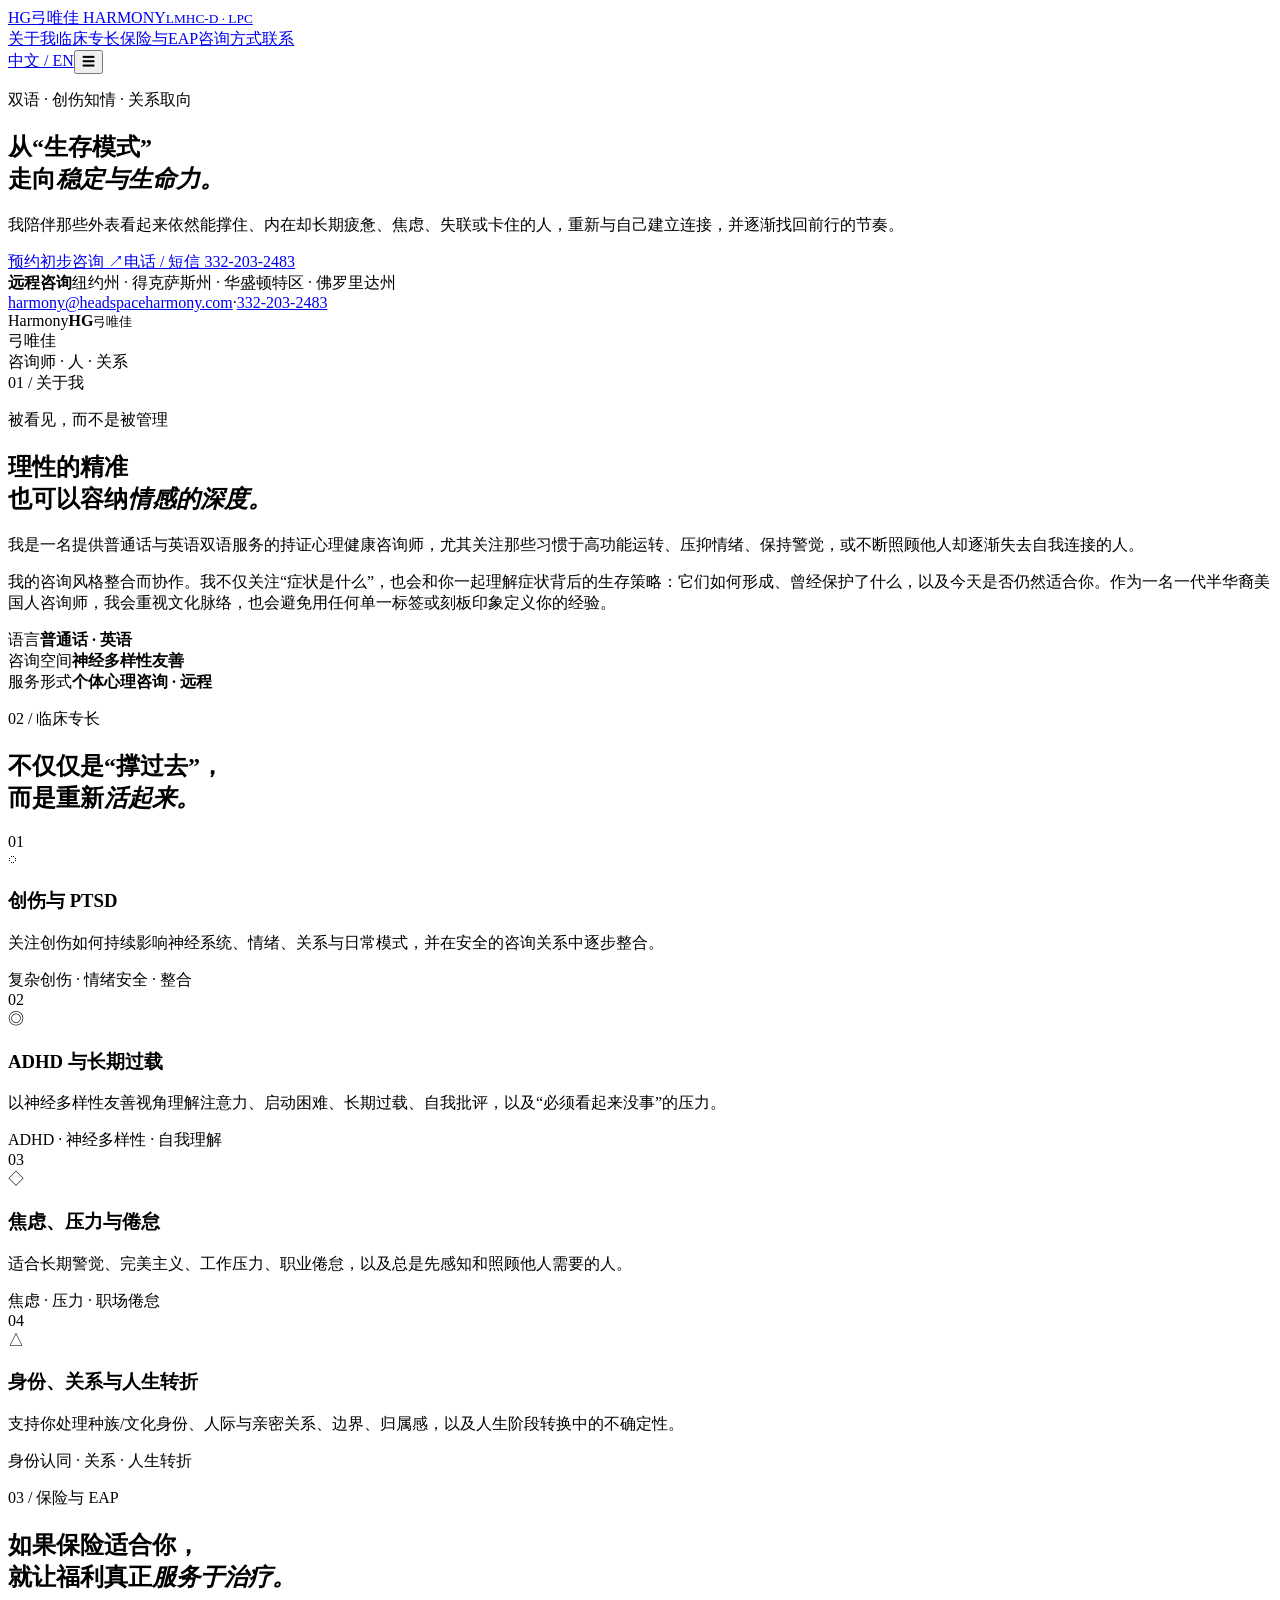
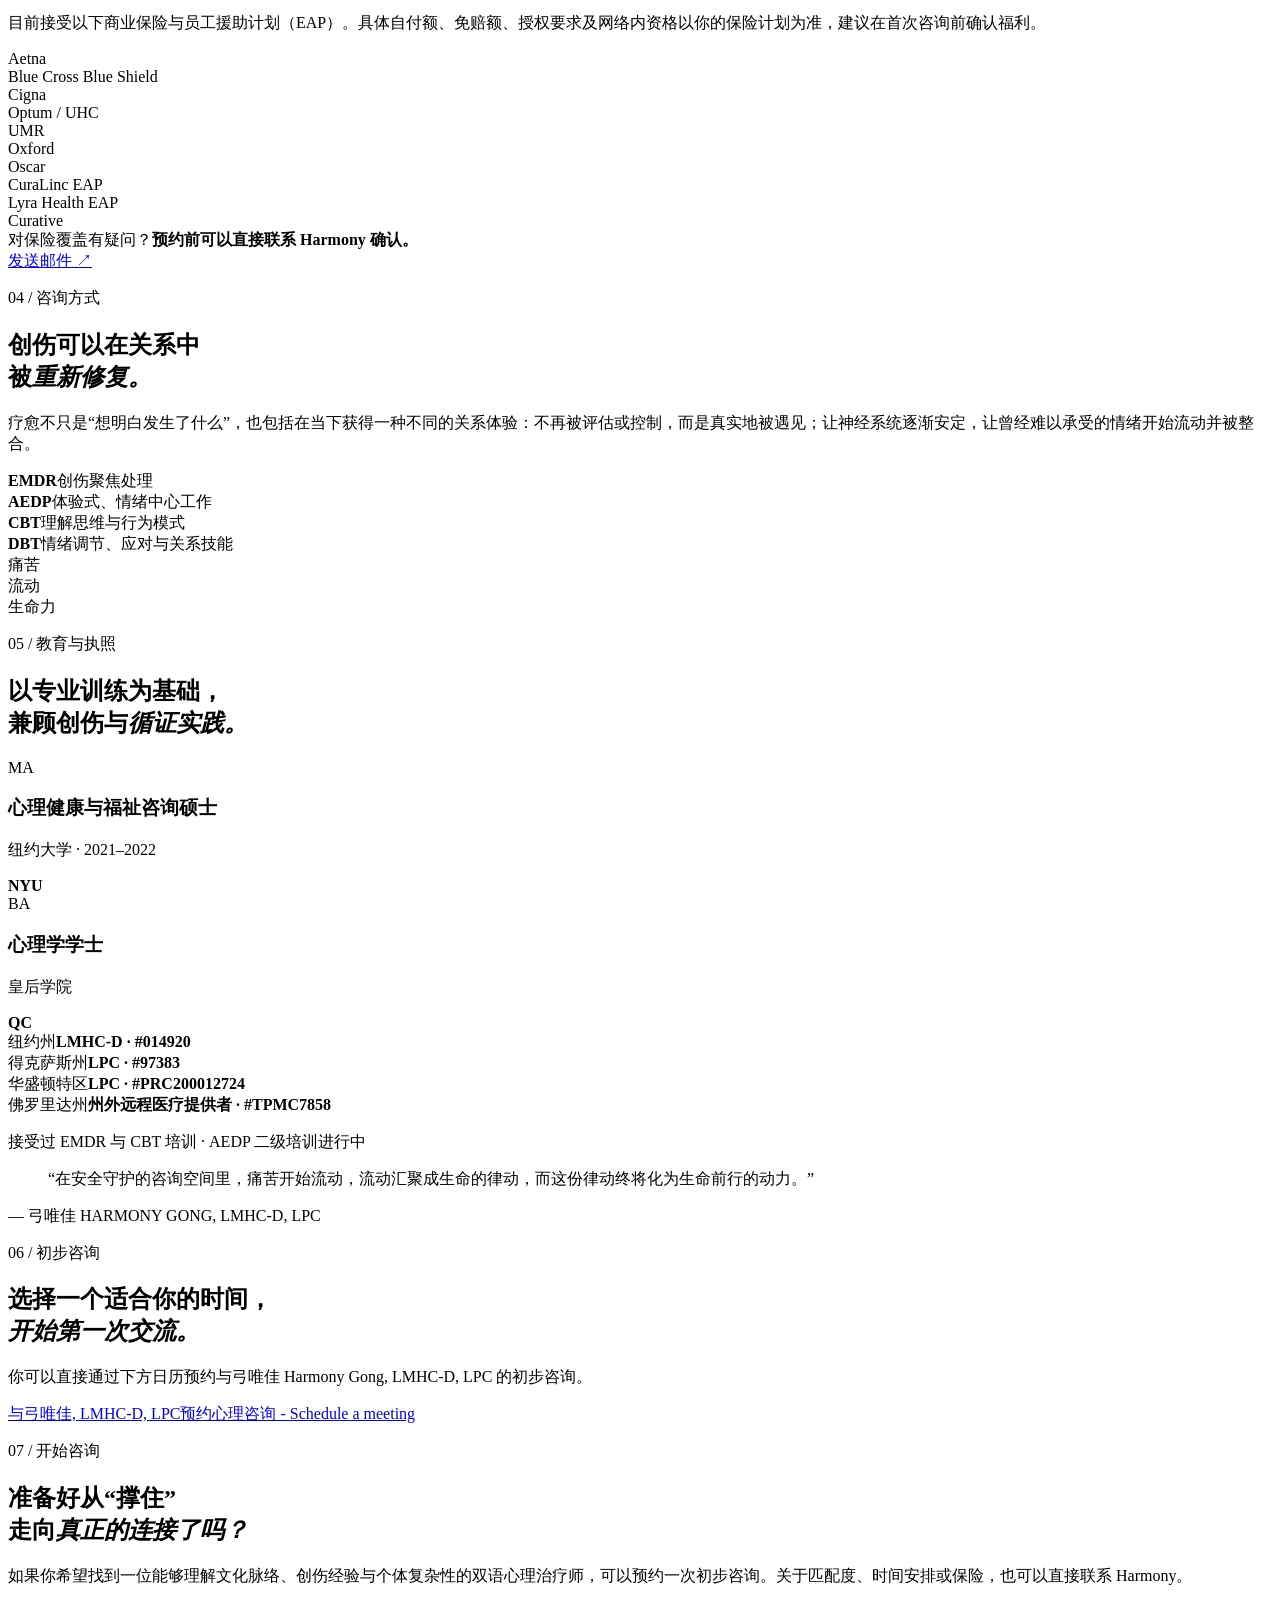
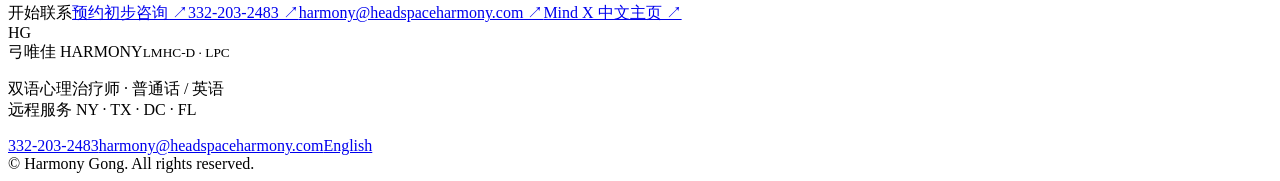
==== zh.html @ fdb3dc10 "Add Chinese client landing page with scheduler" ====
<!doctype html>
<html lang="zh-CN">
<head>
  <meta charset="utf-8">
  <meta name="viewport" content="width=device-width,initial-scale=1">
  <title>弓唯佳 Harmony Gong, LMHC-D, LPC | 双语心理治疗师</title>
  <meta name="description" content="弓唯佳 Harmony Gong, LMHC-D, LPC，提供普通话/英语双语、创伤知情与关系取向的远程心理治疗，关注焦虑、创伤、ADHD、职业倦怠、关系与人生转折，并接受多种商业保险及 EAP。">
  <meta name="theme-color" content="#07111f">
  <meta property="og:type" content="profile"><meta property="og:title" content="弓唯佳 Harmony Gong, LMHC-D, LPC"><meta property="og:description" content="从生存模式走向更稳定、更有连接感的生活。">
  <link rel="alternate" hreflang="en" href="index.html"><link rel="alternate" hreflang="zh-CN" href="zh.html"><link rel="stylesheet" href="style.css">
</head>
<body>
<div class="progress" aria-hidden="true"></div><div class="ambient" aria-hidden="true"></div>
<header class="nav" aria-label="主导航">
  <a class="brand" href="#top"><span class="monogram">HG</span><span>弓唯佳 HARMONY<small>LMHC-D · LPC</small></span></a>
  <nav><a href="#about">关于我</a><a href="#expertise">临床专长</a><a href="#insurance">保险与EAP</a><a href="#approach">咨询方式</a><a href="#contact">联系</a></nav>
  <a class="lang" href="index.html">中文 / EN</a><button class="menu" aria-label="打开菜单" aria-expanded="false">☰</button>
</header>
<div class="drawer" aria-hidden="true"></div>
<main id="top">
<section class="hero"><div class="hero-copy reveal"><p class="kicker"><span></span>双语 · 创伤知情 · 关系取向</p><h1>从“生存模式”<br>走向<em>稳定与生命力。</em></h1><p class="lede">我陪伴那些外表看起来依然能撑住、内在却长期疲惫、焦虑、失联或卡住的人，重新与自己建立连接，并逐渐找回前行的节奏。</p><div class="actions"><a class="btn primary" href="https://schedule.mindx.us/i/cEUHxzLh">预约初步咨询 ↗</a><a class="btn ghost" href="tel:+13322032483">电话 / 短信 332-203-2483</a></div><div class="availability"><b>远程咨询</b><span>纽约州 · 得克萨斯州 · 华盛顿特区 · 佛罗里达州</span></div><div class="hero-contact"><a href="mailto:harmony@headspaceharmony.com">harmony@headspaceharmony.com</a><span>·</span><a href="tel:+13322032483">332-203-2483</a></div></div><div class="portrait-stage reveal" aria-label="弓唯佳个人标识"><div class="orbit o1"></div><div class="orbit o2"></div><div class="orbit o3"></div><div class="portrait-card"><span class="portrait-name">Harmony</span><strong>HG</strong><small>弓唯佳</small></div><div class="signature zh-signature">弓唯佳</div><div class="portrait-caption">咨询师 · 人 · 关系</div></div></section>
<section id="about" class="section intro"><div class="section-tag reveal">01 / 关于我</div><div class="intro-copy reveal"><p class="eyebrow">被看见，而不是被管理</p><h2>理性的精准<br>也可以容纳<em>情感的深度。</em></h2><p class="big">我是一名提供普通话与英语双语服务的持证心理健康咨询师，尤其关注那些习惯于高功能运转、压抑情绪、保持警觉，或不断照顾他人却逐渐失去自我连接的人。</p><p>我的咨询风格整合而协作。我不仅关注“症状是什么”，也会和你一起理解症状背后的生存策略：它们如何形成、曾经保护了什么，以及今天是否仍然适合你。作为一名一代半华裔美国人咨询师，我会重视文化脉络，也会避免用任何单一标签或刻板印象定义你的经验。</p></div><div class="about-side reveal"><div class="glass"><span>语言</span><b>普通话 · 英语</b></div><div class="glass"><span>咨询空间</span><b>神经多样性友善</b></div><div class="glass"><span>服务形式</span><b>个体心理咨询 · 远程</b></div></div></section>
<section id="expertise" class="section expertise"><div class="section-head reveal"><p>02 / 临床专长</p><h2>不仅仅是“撑过去”，<br>而是重新<em>活起来。</em></h2></div><div class="cards"><article class="card reveal"><span>01</span><div class="icon">◌</div><h3>创伤与 PTSD</h3><p>关注创伤如何持续影响神经系统、情绪、关系与日常模式，并在安全的咨询关系中逐步整合。</p><div class="tags">复杂创伤 · 情绪安全 · 整合</div></article><article class="card reveal"><span>02</span><div class="icon">◎</div><h3>ADHD 与长期过载</h3><p>以神经多样性友善视角理解注意力、启动困难、长期过载、自我批评，以及“必须看起来没事”的压力。</p><div class="tags">ADHD · 神经多样性 · 自我理解</div></article><article class="card reveal"><span>03</span><div class="icon">◇</div><h3>焦虑、压力与倦怠</h3><p>适合长期警觉、完美主义、工作压力、职业倦怠，以及总是先感知和照顾他人需要的人。</p><div class="tags">焦虑 · 压力 · 职场倦怠</div></article><article class="card reveal"><span>04</span><div class="icon">△</div><h3>身份、关系与人生转折</h3><p>支持你处理种族/文化身份、人际与亲密关系、边界、归属感，以及人生阶段转换中的不确定性。</p><div class="tags">身份认同 · 关系 · 人生转折</div></article></div></section>
<section id="insurance" class="section insurance"><div class="section-head reveal"><p>03 / 保险与 EAP</p><h2>如果保险适合你，<br>就让福利真正<em>服务于治疗。</em></h2><p class="section-lede">目前接受以下商业保险与员工援助计划（EAP）。具体自付额、免赔额、授权要求及网络内资格以你的保险计划为准，建议在首次咨询前确认福利。</p></div><div class="insurance-grid reveal"><div class="insurance-chip">Aetna</div><div class="insurance-chip">Blue Cross Blue Shield</div><div class="insurance-chip">Cigna</div><div class="insurance-chip">Optum / UHC</div><div class="insurance-chip">UMR</div><div class="insurance-chip">Oxford</div><div class="insurance-chip">Oscar</div><div class="insurance-chip">CuraLinc EAP</div><div class="insurance-chip">Lyra Health EAP</div><div class="insurance-chip">Curative</div></div><div class="insurance-cta reveal"><div><span>对保险覆盖有疑问？</span><b>预约前可以直接联系 Harmony 确认。</b></div><a class="btn primary" href="mailto:harmony@headspaceharmony.com">发送邮件 ↗</a></div></section>
<section id="approach" class="section approach"><div class="approach-copy reveal"><p>04 / 咨询方式</p><h2>创伤可以在关系中<br>被<em>重新修复。</em></h2><p>疗愈不只是“想明白发生了什么”，也包括在当下获得一种不同的关系体验：不再被评估或控制，而是真实地被遇见；让神经系统逐渐安定，让曾经难以承受的情绪开始流动并被整合。</p></div><div class="approach-grid reveal"><div><b>EMDR</b><span>创伤聚焦处理</span></div><div><b>AEDP</b><span>体验式、情绪中心工作</span></div><div><b>CBT</b><span>理解思维与行为模式</span></div><div><b>DBT</b><span>情绪调节、应对与关系技能</span></div></div></section>
<section class="interlude" aria-label="核心表达"><div>痛苦</div><div class="outline">流动</div><div>生命力</div></section>
<section id="credentials" class="section credentials"><div class="section-head reveal"><p>05 / 教育与执照</p><h2>以专业训练为基础，<br>兼顾创伤与<em>循证实践。</em></h2></div><div class="degree-stack"><article class="degree reveal"><span>MA</span><div><h3>心理健康与福祉咨询硕士</h3><p>纽约大学 · 2021–2022</p></div><b>NYU</b></article><article class="degree reveal"><span>BA</span><div><h3>心理学学士</h3><p>皇后学院</p></div><b>QC</b></article></div><div class="licenses reveal"><div><span>纽约州</span><b>LMHC-D · #014920</b></div><div><span>得克萨斯州</span><b>LPC · #97383</b></div><div><span>华盛顿特区</span><b>LPC · #PRC200012724</b></div><div><span>佛罗里达州</span><b>州外远程医疗提供者 · #TPMC7858</b></div></div><p class="training-note reveal">接受过 EMDR 与 CBT 培训 · AEDP 二级培训进行中</p></section>
<section class="manifesto"><div class="orb"></div><blockquote class="reveal">“在安全守护的咨询空间里，痛苦开始流动，流动汇聚成生命的律动，而这份律动终将化为生命前行的动力。”</blockquote><span>— 弓唯佳 HARMONY GONG, LMHC-D, LPC</span></section>
<section id="schedule" class="section schedule-section"><div class="section-head reveal"><p>06 / 初步咨询</p><h2>选择一个适合你的时间，<br><em>开始第一次交流。</em></h2><p class="section-lede">你可以直接通过下方日历预约与弓唯佳 Harmony Gong, LMHC-D, LPC 的初步咨询。</p></div><div class="schedule-shell reveal"><script type="text/javascript" async src="https://static.zcal.co/embed/v1/embed.js"></script><div class="zcal-inline-widget"><a href="https://schedule.mindx.us/i/cEUHxzLh">与弓唯佳, LMHC-D, LPC预约心理咨询 - Schedule a meeting</a></div></div></section>
<section id="contact" class="section contact"><div class="contact-copy reveal"><p>07 / 开始咨询</p><h2>准备好从“撑住”<br>走向<em>真正的连接了吗？</em></h2><p>如果你希望找到一位能够理解文化脉络、创伤经验与个体复杂性的双语心理治疗师，可以预约一次初步咨询。关于匹配度、时间安排或保险，也可以直接联系 Harmony。</p></div><div class="contact-panel reveal"><span>开始联系</span><a class="contact-main" href="https://schedule.mindx.us/i/cEUHxzLh">预约初步咨询 ↗</a><a class="phone-link" href="tel:+13322032483">332-203-2483 ↗</a><a href="mailto:harmony@headspaceharmony.com">harmony@headspaceharmony.com ↗</a><a href="https://www.mindx.us/zh/weijia-gong">Mind X 中文主页 ↗</a></div></section>
</main>
<footer><div class="footer-brand"><span class="monogram">HG</span><div>弓唯佳 HARMONY<small>LMHC-D · LPC</small></div></div><p>双语心理治疗师 · 普通话 / 英语<br>远程服务 NY · TX · DC · FL</p><div><a href="tel:+13322032483">332-203-2483</a><a href="mailto:harmony@headspaceharmony.com">harmony@headspaceharmony.com</a><a href="index.html">English</a></div><span>© Harmony Gong. All rights reserved.</span></footer>
<script src="main.js"></script>
</body></html>
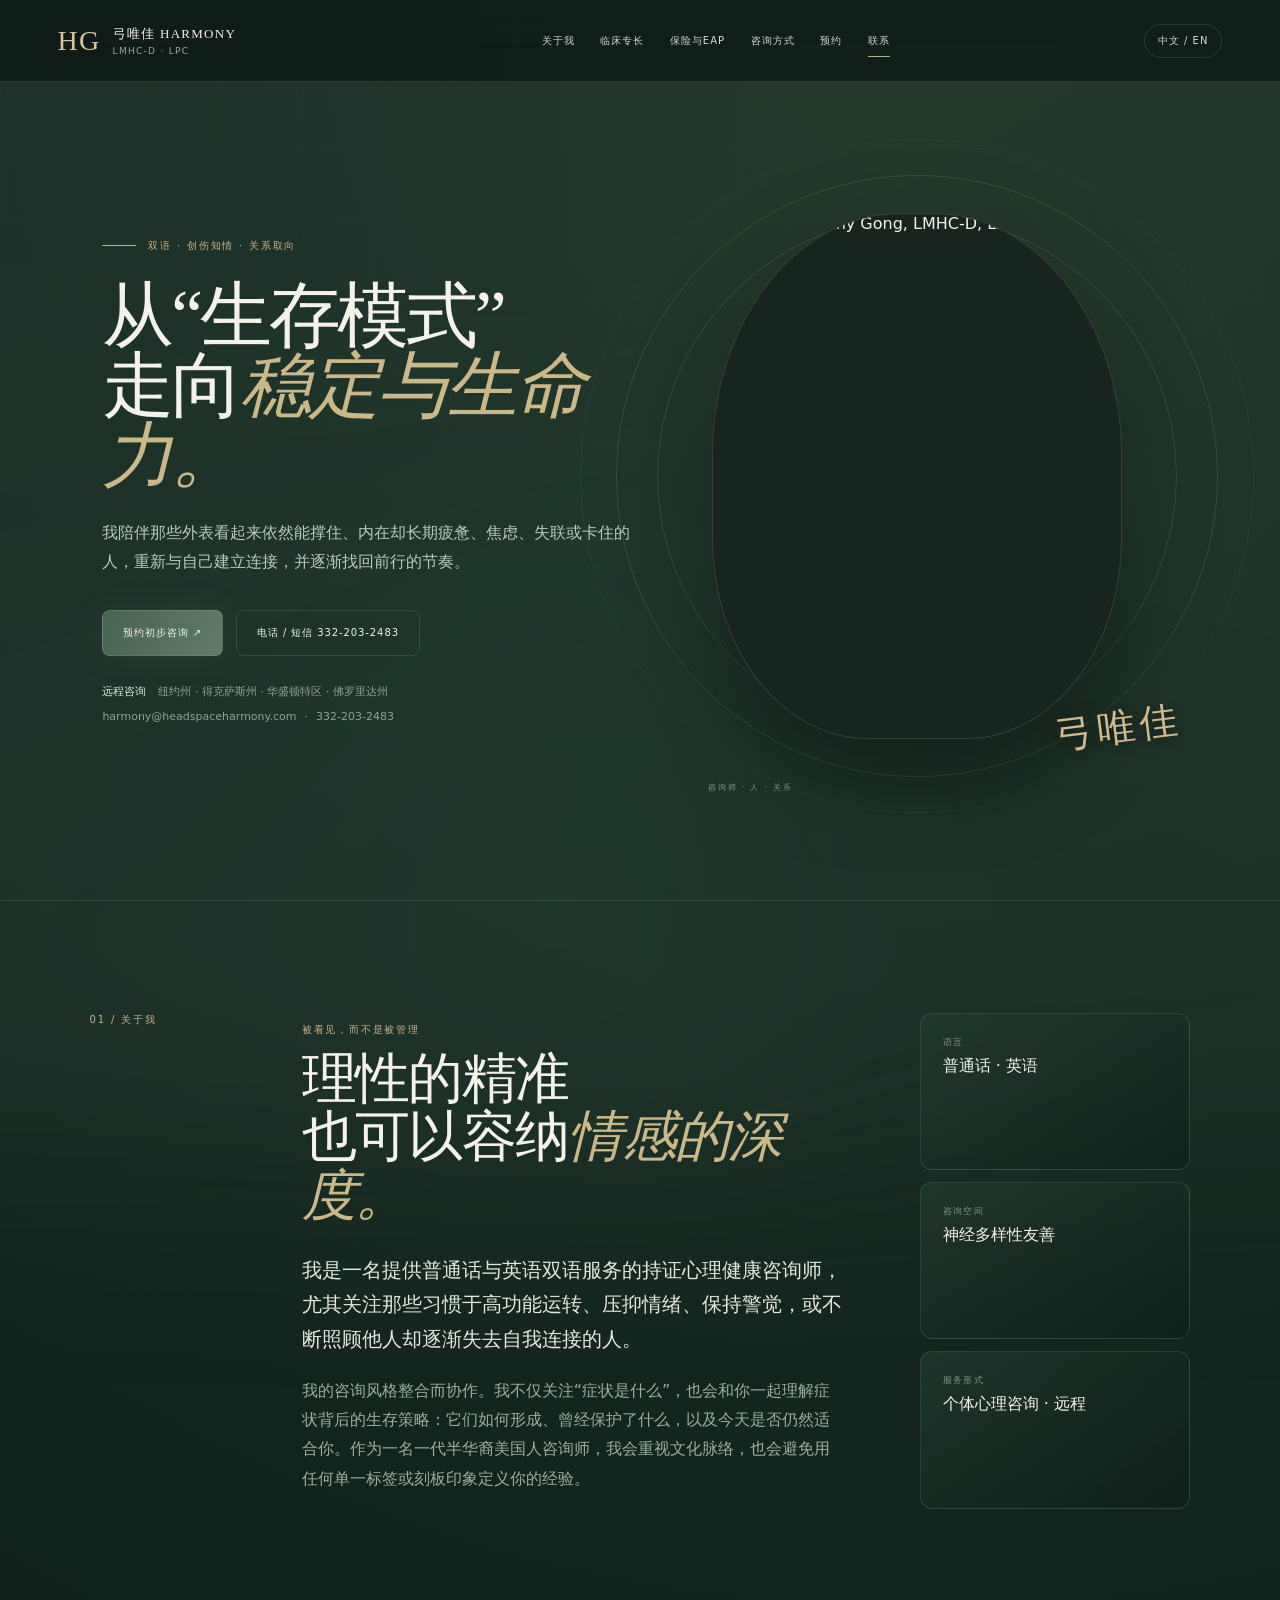
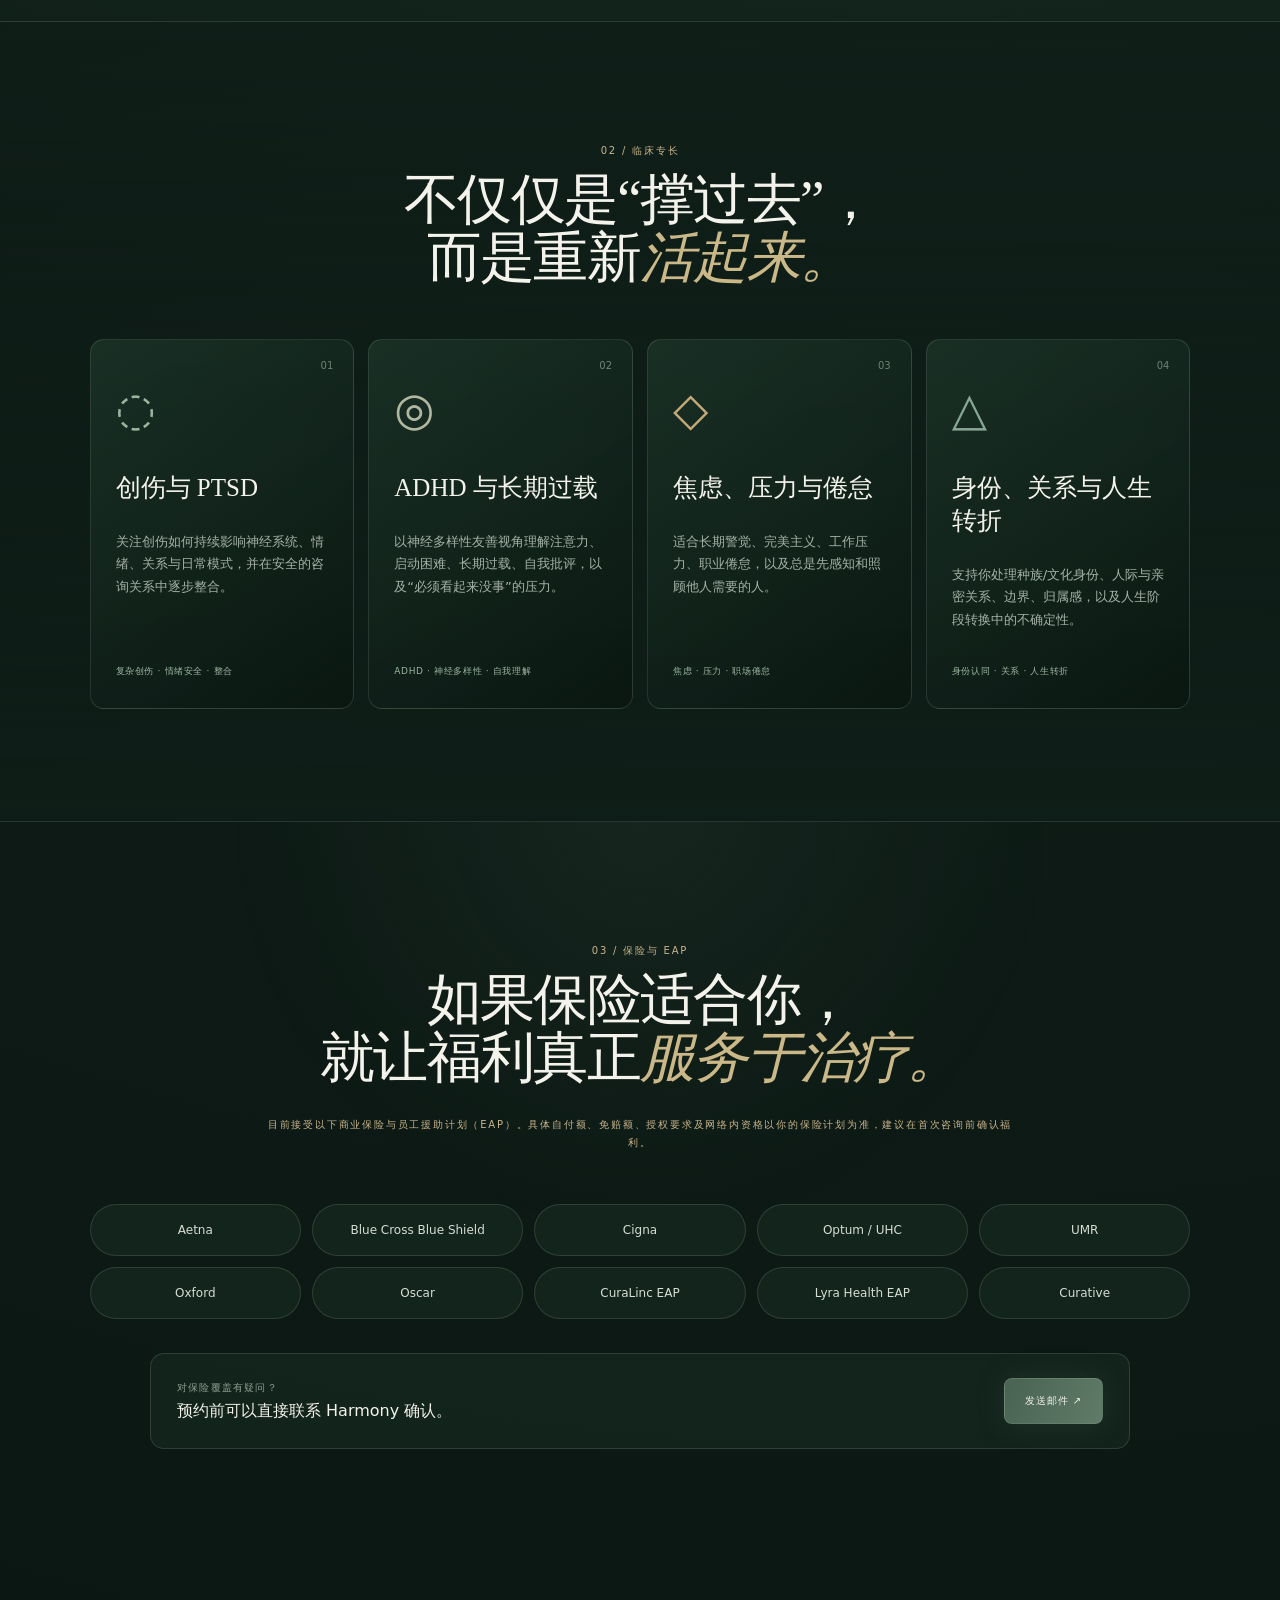
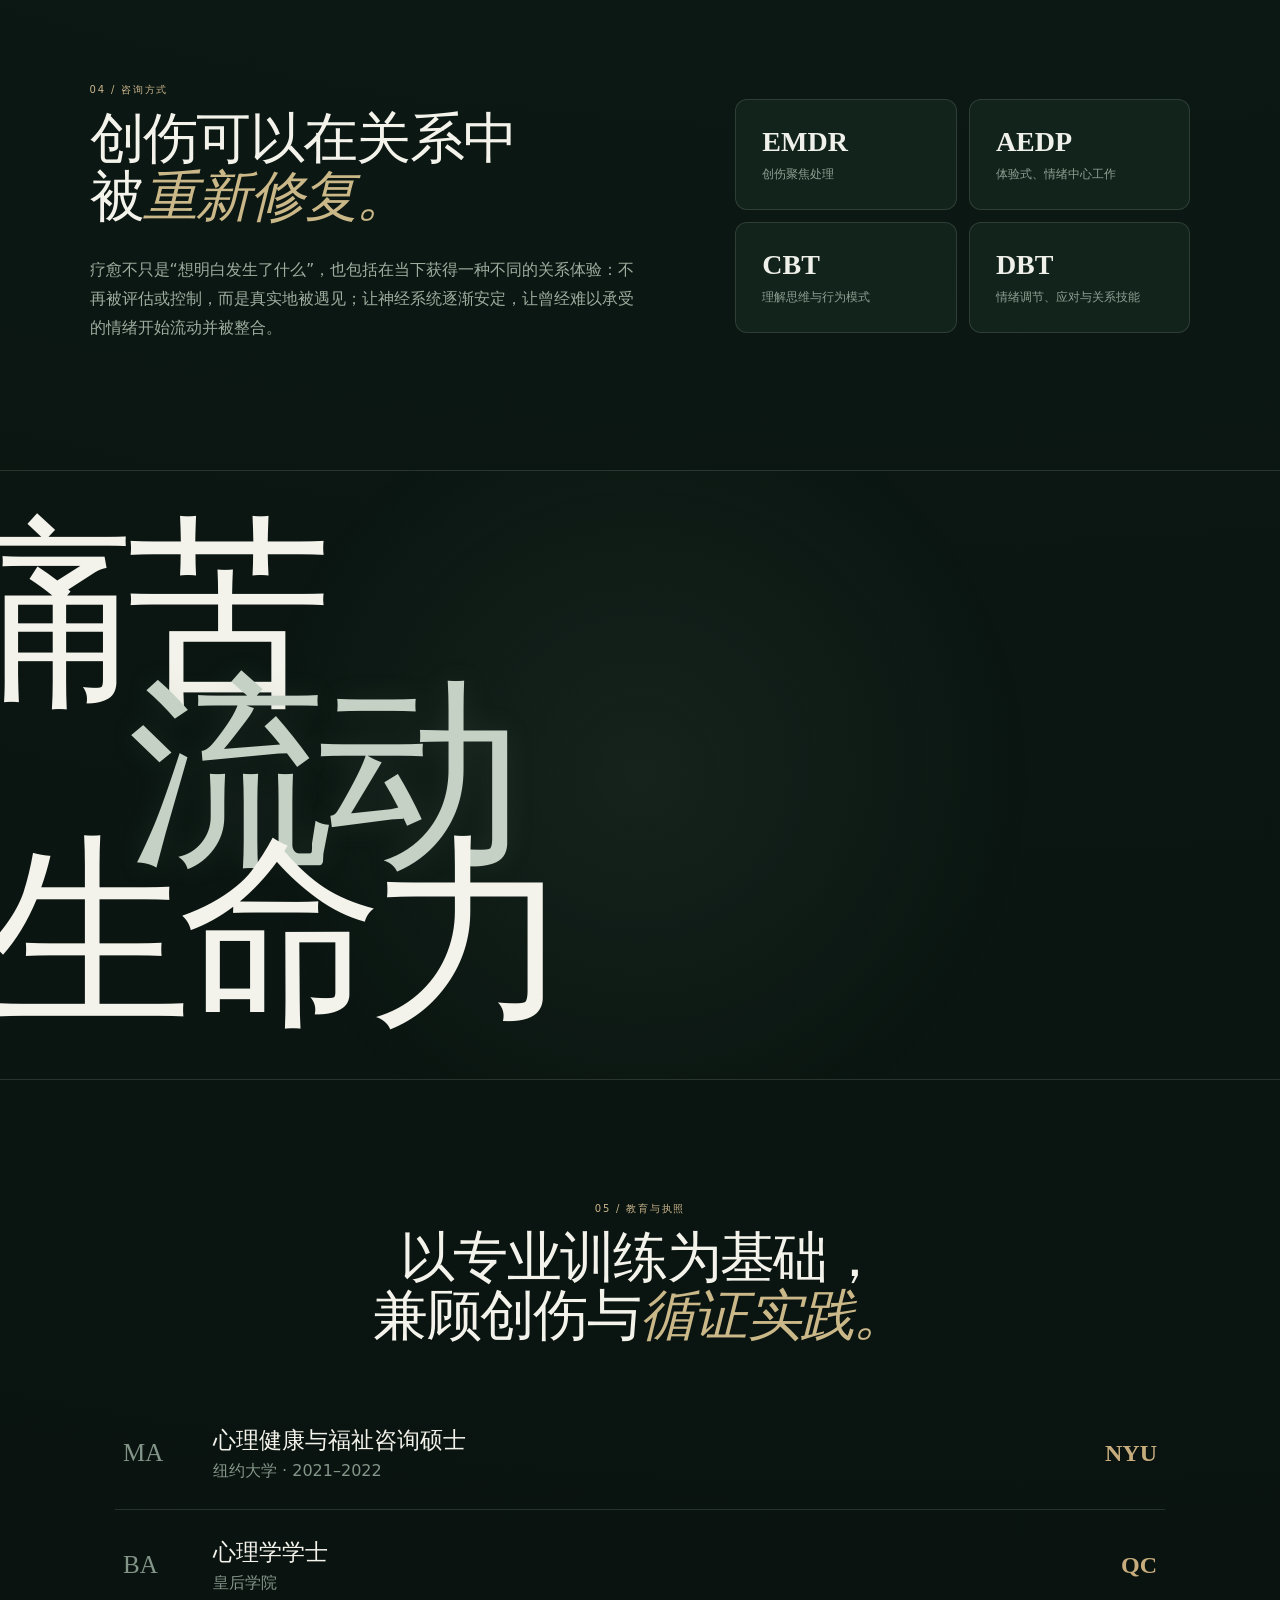
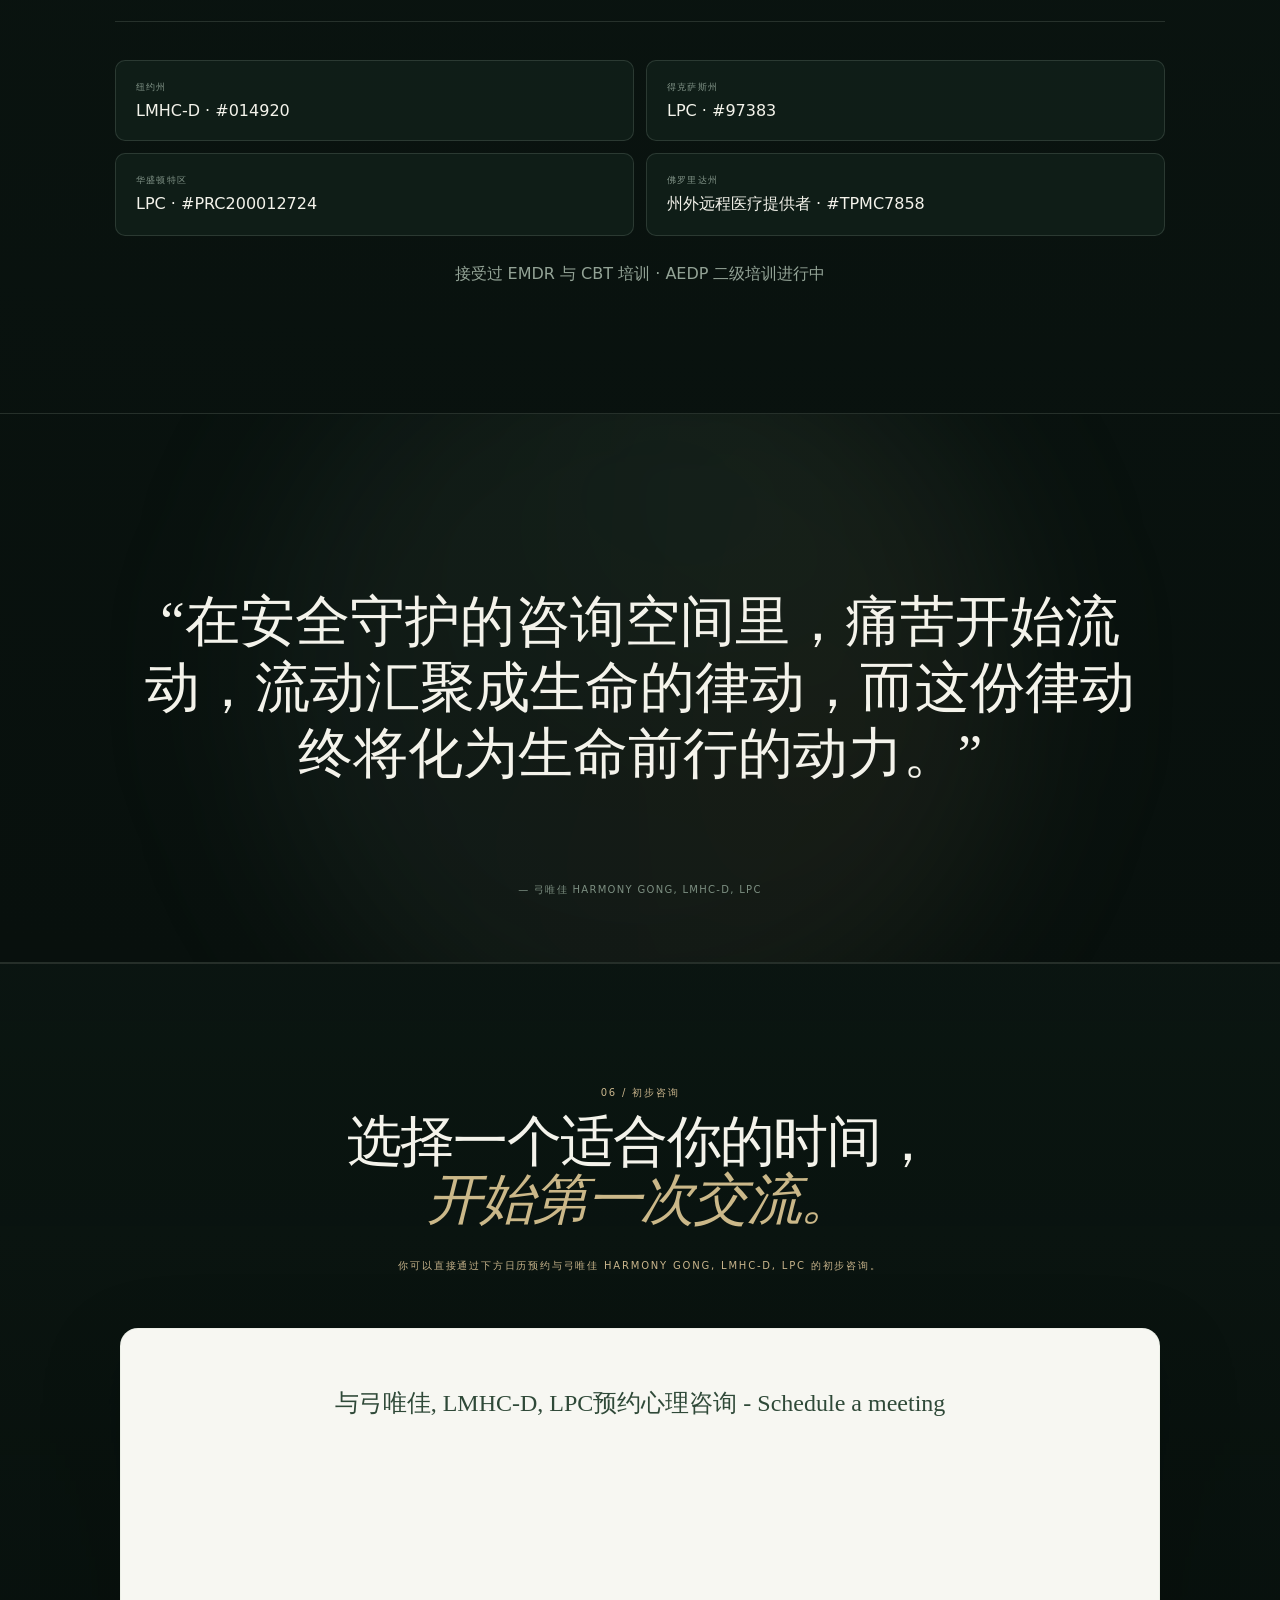
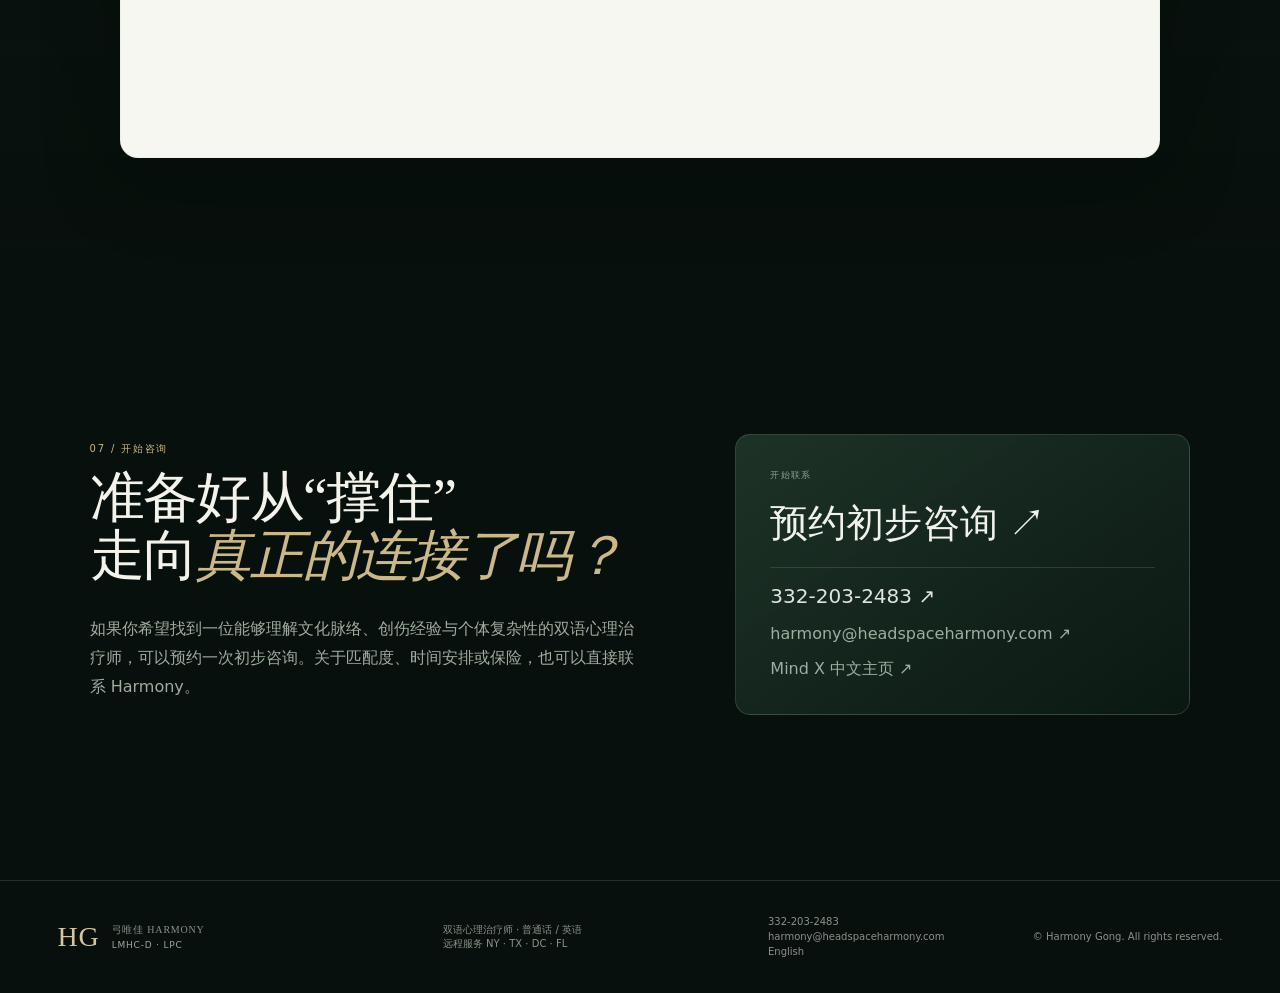
==== commit 6bef2be1: "Use HD portrait and refined green design on Chinese page" ====
--- a/zh.html
+++ b/zh.html
@@ -1,31 +1,25 @@
 <!doctype html>
 <html lang="zh-CN">
 <head>
-  <meta charset="utf-8">
-  <meta name="viewport" content="width=device-width,initial-scale=1">
+  <meta charset="utf-8"><meta name="viewport" content="width=device-width,initial-scale=1">
   <title>弓唯佳 Harmony Gong, LMHC-D, LPC | 双语心理治疗师</title>
   <meta name="description" content="弓唯佳 Harmony Gong, LMHC-D, LPC，提供普通话/英语双语、创伤知情与关系取向的远程心理治疗，关注焦虑、创伤、ADHD、职业倦怠、关系与人生转折，并接受多种商业保险及 EAP。">
-  <meta name="theme-color" content="#07111f">
-  <meta property="og:type" content="profile"><meta property="og:title" content="弓唯佳 Harmony Gong, LMHC-D, LPC"><meta property="og:description" content="从生存模式走向更稳定、更有连接感的生活。">
+  <meta name="theme-color" content="#0b1511"><meta property="og:type" content="profile"><meta property="og:title" content="弓唯佳 Harmony Gong, LMHC-D, LPC"><meta property="og:description" content="从生存模式走向更稳定、更有连接感的生活。"><meta property="og:image" content="assets/harmony-gong-profile-hd.jpg">
   <link rel="alternate" hreflang="en" href="index.html"><link rel="alternate" hreflang="zh-CN" href="zh.html"><link rel="stylesheet" href="style.css">
 </head>
 <body>
 <div class="progress" aria-hidden="true"></div><div class="ambient" aria-hidden="true"></div>
-<header class="nav" aria-label="主导航">
-  <a class="brand" href="#top"><span class="monogram">HG</span><span>弓唯佳 HARMONY<small>LMHC-D · LPC</small></span></a>
-  <nav><a href="#about">关于我</a><a href="#expertise">临床专长</a><a href="#insurance">保险与EAP</a><a href="#approach">咨询方式</a><a href="#contact">联系</a></nav>
-  <a class="lang" href="index.html">中文 / EN</a><button class="menu" aria-label="打开菜单" aria-expanded="false">☰</button>
-</header>
+<header class="nav" aria-label="主导航"><a class="brand" href="#top"><span class="monogram">HG</span><span>弓唯佳 HARMONY<small>LMHC-D · LPC</small></span></a><nav><a href="#about">关于我</a><a href="#expertise">临床专长</a><a href="#insurance">保险与EAP</a><a href="#approach">咨询方式</a><a href="#schedule">预约</a><a href="#contact">联系</a></nav><a class="lang" href="index.html">中文 / EN</a><button class="menu" type="button" aria-label="打开菜单" aria-expanded="false">☰</button></header>
 <div class="drawer" aria-hidden="true"></div>
 <main id="top">
-<section class="hero"><div class="hero-copy reveal"><p class="kicker"><span></span>双语 · 创伤知情 · 关系取向</p><h1>从“生存模式”<br>走向<em>稳定与生命力。</em></h1><p class="lede">我陪伴那些外表看起来依然能撑住、内在却长期疲惫、焦虑、失联或卡住的人，重新与自己建立连接，并逐渐找回前行的节奏。</p><div class="actions"><a class="btn primary" href="https://schedule.mindx.us/i/cEUHxzLh">预约初步咨询 ↗</a><a class="btn ghost" href="tel:+13322032483">电话 / 短信 332-203-2483</a></div><div class="availability"><b>远程咨询</b><span>纽约州 · 得克萨斯州 · 华盛顿特区 · 佛罗里达州</span></div><div class="hero-contact"><a href="mailto:harmony@headspaceharmony.com">harmony@headspaceharmony.com</a><span>·</span><a href="tel:+13322032483">332-203-2483</a></div></div><div class="portrait-stage reveal" aria-label="弓唯佳个人标识"><div class="orbit o1"></div><div class="orbit o2"></div><div class="orbit o3"></div><div class="portrait-card"><span class="portrait-name">Harmony</span><strong>HG</strong><small>弓唯佳</small></div><div class="signature zh-signature">弓唯佳</div><div class="portrait-caption">咨询师 · 人 · 关系</div></div></section>
+<section class="hero"><div class="hero-copy reveal"><p class="kicker"><span></span>双语 · 创伤知情 · 关系取向</p><h1>从“生存模式”<br>走向<em>稳定与生命力。</em></h1><p class="lede">我陪伴那些外表看起来依然能撑住、内在却长期疲惫、焦虑、失联或卡住的人，重新与自己建立连接，并逐渐找回前行的节奏。</p><div class="actions"><a class="btn primary" href="https://schedule.mindx.us/i/cEUHxzLh">预约初步咨询 ↗</a><a class="btn ghost" href="tel:+13322032483">电话 / 短信 332-203-2483</a></div><div class="availability"><b>远程咨询</b><span>纽约州 · 得克萨斯州 · 华盛顿特区 · 佛罗里达州</span></div><div class="hero-contact"><a href="mailto:harmony@headspaceharmony.com">harmony@headspaceharmony.com</a><span>·</span><a href="tel:+13322032483">332-203-2483</a></div></div><div class="portrait-stage reveal"><div class="orbit o1" aria-hidden="true"></div><div class="orbit o2" aria-hidden="true"></div><div class="orbit o3" aria-hidden="true"></div><div class="portrait-card"><img src="assets/harmony-gong-profile-hd.jpg" width="1280" height="1707" alt="弓唯佳 Harmony Gong, LMHC-D, LPC" decoding="async" fetchpriority="high"></div><div class="signature zh-signature">弓唯佳</div><div class="portrait-caption">咨询师 · 人 · 关系</div></div></section>
 <section id="about" class="section intro"><div class="section-tag reveal">01 / 关于我</div><div class="intro-copy reveal"><p class="eyebrow">被看见，而不是被管理</p><h2>理性的精准<br>也可以容纳<em>情感的深度。</em></h2><p class="big">我是一名提供普通话与英语双语服务的持证心理健康咨询师，尤其关注那些习惯于高功能运转、压抑情绪、保持警觉，或不断照顾他人却逐渐失去自我连接的人。</p><p>我的咨询风格整合而协作。我不仅关注“症状是什么”，也会和你一起理解症状背后的生存策略：它们如何形成、曾经保护了什么，以及今天是否仍然适合你。作为一名一代半华裔美国人咨询师，我会重视文化脉络，也会避免用任何单一标签或刻板印象定义你的经验。</p></div><div class="about-side reveal"><div class="glass"><span>语言</span><b>普通话 · 英语</b></div><div class="glass"><span>咨询空间</span><b>神经多样性友善</b></div><div class="glass"><span>服务形式</span><b>个体心理咨询 · 远程</b></div></div></section>
 <section id="expertise" class="section expertise"><div class="section-head reveal"><p>02 / 临床专长</p><h2>不仅仅是“撑过去”，<br>而是重新<em>活起来。</em></h2></div><div class="cards"><article class="card reveal"><span>01</span><div class="icon">◌</div><h3>创伤与 PTSD</h3><p>关注创伤如何持续影响神经系统、情绪、关系与日常模式，并在安全的咨询关系中逐步整合。</p><div class="tags">复杂创伤 · 情绪安全 · 整合</div></article><article class="card reveal"><span>02</span><div class="icon">◎</div><h3>ADHD 与长期过载</h3><p>以神经多样性友善视角理解注意力、启动困难、长期过载、自我批评，以及“必须看起来没事”的压力。</p><div class="tags">ADHD · 神经多样性 · 自我理解</div></article><article class="card reveal"><span>03</span><div class="icon">◇</div><h3>焦虑、压力与倦怠</h3><p>适合长期警觉、完美主义、工作压力、职业倦怠，以及总是先感知和照顾他人需要的人。</p><div class="tags">焦虑 · 压力 · 职场倦怠</div></article><article class="card reveal"><span>04</span><div class="icon">△</div><h3>身份、关系与人生转折</h3><p>支持你处理种族/文化身份、人际与亲密关系、边界、归属感，以及人生阶段转换中的不确定性。</p><div class="tags">身份认同 · 关系 · 人生转折</div></article></div></section>
 <section id="insurance" class="section insurance"><div class="section-head reveal"><p>03 / 保险与 EAP</p><h2>如果保险适合你，<br>就让福利真正<em>服务于治疗。</em></h2><p class="section-lede">目前接受以下商业保险与员工援助计划（EAP）。具体自付额、免赔额、授权要求及网络内资格以你的保险计划为准，建议在首次咨询前确认福利。</p></div><div class="insurance-grid reveal"><div class="insurance-chip">Aetna</div><div class="insurance-chip">Blue Cross Blue Shield</div><div class="insurance-chip">Cigna</div><div class="insurance-chip">Optum / UHC</div><div class="insurance-chip">UMR</div><div class="insurance-chip">Oxford</div><div class="insurance-chip">Oscar</div><div class="insurance-chip">CuraLinc EAP</div><div class="insurance-chip">Lyra Health EAP</div><div class="insurance-chip">Curative</div></div><div class="insurance-cta reveal"><div><span>对保险覆盖有疑问？</span><b>预约前可以直接联系 Harmony 确认。</b></div><a class="btn primary" href="mailto:harmony@headspaceharmony.com">发送邮件 ↗</a></div></section>
 <section id="approach" class="section approach"><div class="approach-copy reveal"><p>04 / 咨询方式</p><h2>创伤可以在关系中<br>被<em>重新修复。</em></h2><p>疗愈不只是“想明白发生了什么”，也包括在当下获得一种不同的关系体验：不再被评估或控制，而是真实地被遇见；让神经系统逐渐安定，让曾经难以承受的情绪开始流动并被整合。</p></div><div class="approach-grid reveal"><div><b>EMDR</b><span>创伤聚焦处理</span></div><div><b>AEDP</b><span>体验式、情绪中心工作</span></div><div><b>CBT</b><span>理解思维与行为模式</span></div><div><b>DBT</b><span>情绪调节、应对与关系技能</span></div></div></section>
 <section class="interlude" aria-label="核心表达"><div>痛苦</div><div class="outline">流动</div><div>生命力</div></section>
 <section id="credentials" class="section credentials"><div class="section-head reveal"><p>05 / 教育与执照</p><h2>以专业训练为基础，<br>兼顾创伤与<em>循证实践。</em></h2></div><div class="degree-stack"><article class="degree reveal"><span>MA</span><div><h3>心理健康与福祉咨询硕士</h3><p>纽约大学 · 2021–2022</p></div><b>NYU</b></article><article class="degree reveal"><span>BA</span><div><h3>心理学学士</h3><p>皇后学院</p></div><b>QC</b></article></div><div class="licenses reveal"><div><span>纽约州</span><b>LMHC-D · #014920</b></div><div><span>得克萨斯州</span><b>LPC · #97383</b></div><div><span>华盛顿特区</span><b>LPC · #PRC200012724</b></div><div><span>佛罗里达州</span><b>州外远程医疗提供者 · #TPMC7858</b></div></div><p class="training-note reveal">接受过 EMDR 与 CBT 培训 · AEDP 二级培训进行中</p></section>
-<section class="manifesto"><div class="orb"></div><blockquote class="reveal">“在安全守护的咨询空间里，痛苦开始流动，流动汇聚成生命的律动，而这份律动终将化为生命前行的动力。”</blockquote><span>— 弓唯佳 HARMONY GONG, LMHC-D, LPC</span></section>
+<section class="manifesto"><div class="orb" aria-hidden="true"></div><blockquote class="reveal">“在安全守护的咨询空间里，痛苦开始流动，流动汇聚成生命的律动，而这份律动终将化为生命前行的动力。”</blockquote><span>— 弓唯佳 HARMONY GONG, LMHC-D, LPC</span></section>
 <section id="schedule" class="section schedule-section"><div class="section-head reveal"><p>06 / 初步咨询</p><h2>选择一个适合你的时间，<br><em>开始第一次交流。</em></h2><p class="section-lede">你可以直接通过下方日历预约与弓唯佳 Harmony Gong, LMHC-D, LPC 的初步咨询。</p></div><div class="schedule-shell reveal"><script type="text/javascript" async src="https://static.zcal.co/embed/v1/embed.js"></script><div class="zcal-inline-widget"><a href="https://schedule.mindx.us/i/cEUHxzLh">与弓唯佳, LMHC-D, LPC预约心理咨询 - Schedule a meeting</a></div></div></section>
 <section id="contact" class="section contact"><div class="contact-copy reveal"><p>07 / 开始咨询</p><h2>准备好从“撑住”<br>走向<em>真正的连接了吗？</em></h2><p>如果你希望找到一位能够理解文化脉络、创伤经验与个体复杂性的双语心理治疗师，可以预约一次初步咨询。关于匹配度、时间安排或保险，也可以直接联系 Harmony。</p></div><div class="contact-panel reveal"><span>开始联系</span><a class="contact-main" href="https://schedule.mindx.us/i/cEUHxzLh">预约初步咨询 ↗</a><a class="phone-link" href="tel:+13322032483">332-203-2483 ↗</a><a href="mailto:harmony@headspaceharmony.com">harmony@headspaceharmony.com ↗</a><a href="https://www.mindx.us/zh/weijia-gong">Mind X 中文主页 ↗</a></div></section>
 </main>
--- a/style.css
+++ b/style.css
@@ -0,0 +1,25 @@
+:root{
+  --bg:#0b1511;--bg2:#101e18;--panel:rgba(20,36,29,.78);--panel2:rgba(26,46,37,.64);
+  --line:rgba(184,202,184,.17);--text:#f4f3eb;--muted:#a8b5aa;--sage:#9db29f;--sage2:#77927f;
+  --moss:#587261;--cream:#e9e6d9;--gold:#c4aa78;--shadow:rgba(0,0,0,.42);
+  --serif:Georgia,'Times New Roman',serif;--sans:Inter,ui-sans-serif,system-ui,-apple-system,'Segoe UI','Noto Sans SC','PingFang SC','Microsoft YaHei',sans-serif;
+}
+*{box-sizing:border-box}html{scroll-behavior:smooth;scroll-padding-top:88px}body{margin:0;background:radial-gradient(circle at 72% 0,#1b3428 0,#0d1a15 34%,#08100d 78%);color:var(--text);font-family:var(--sans);overflow-x:hidden}a{color:inherit;text-decoration:none}button{font:inherit;color:inherit}.ambient{position:fixed;inset:-30%;z-index:-2;background:conic-gradient(from 170deg,rgba(90,124,101,.16),rgba(157,178,159,.05),rgba(196,170,120,.06),rgba(69,98,79,.12));filter:blur(110px);animation:drift 22s ease-in-out infinite alternate}.progress{position:fixed;z-index:120;left:0;top:0;height:2px;width:0;background:linear-gradient(90deg,var(--gold),var(--sage),#d8dfd4);box-shadow:0 0 16px rgba(157,178,159,.35)}
+.nav{height:82px;position:fixed;z-index:100;inset:0 0 auto;display:flex;align-items:center;padding:0 4.5vw;border-bottom:1px solid var(--line);background:rgba(8,16,13,.62);backdrop-filter:blur(18px);transition:.3s}.nav.scrolled{height:68px;background:rgba(8,16,13,.92)}.brand,.footer-brand{display:flex;align-items:center;gap:12px;letter-spacing:.08em;font-family:var(--serif)}.brand{min-width:230px}.monogram{font-size:28px;color:#d7c59f}.brand>span:last-child{font-size:13px}.brand small,.footer-brand small{display:block;font-family:var(--sans);font-size:9px;color:#9aa99d;margin-top:3px}.nav nav{display:flex;gap:2vw;margin:auto}.nav nav a,.lang{font-size:10px;letter-spacing:.1em;text-transform:uppercase;color:#d3dad2}.nav nav a{position:relative}.nav nav a:after{content:"";position:absolute;left:0;right:100%;bottom:-9px;height:1px;background:linear-gradient(90deg,var(--gold),var(--sage));transition:.35s}.nav nav a:hover:after,.nav nav a.active:after{right:0}.lang{border:1px solid var(--line);padding:9px 13px;border-radius:22px}.menu{display:none;margin-left:9px;width:40px;height:40px;border-radius:50%;border:1px solid var(--line);background:transparent}.drawer{display:none}
+.hero{min-height:100vh;display:grid;grid-template-columns:1.03fr .97fr;align-items:center;padding:128px 8vw 76px;position:relative;overflow:hidden}.hero:before{content:"";position:absolute;inset:0;background-image:linear-gradient(rgba(157,178,159,.025) 1px,transparent 1px),linear-gradient(90deg,rgba(157,178,159,.025) 1px,transparent 1px);background-size:74px 74px;mask-image:linear-gradient(to bottom,#000,transparent 82%)}.hero-copy{position:relative;z-index:3;max-width:720px}.kicker,.eyebrow,.section-tag,.section-head>p,.approach-copy>p:first-child,.contact-copy>p:first-child{font-size:10px;letter-spacing:.18em;color:#c9b58c;text-transform:uppercase}.kicker span{display:inline-block;width:34px;height:1px;background:var(--gold);margin-right:12px;vertical-align:middle}.hero h1,.section h2,.manifesto blockquote{font-family:var(--serif);font-weight:500}.hero h1{font-size:clamp(54px,5.6vw,92px);line-height:.98;letter-spacing:-.045em;margin:28px 0}.hero h1 em,.section h2 em{font-style:italic;color:#cbb889}.lede{color:#bdc8be;line-height:1.78;font-size:16px;max-width:620px}.actions{display:flex;gap:13px;margin-top:34px;flex-wrap:wrap}.btn{display:inline-flex;align-items:center;justify-content:center;padding:15px 20px;border:1px solid var(--line);border-radius:8px;font-size:10px;letter-spacing:.09em;transition:.3s}.btn:hover{transform:translateY(-2px);border-color:rgba(202,217,204,.38)}.btn.primary{background:linear-gradient(115deg,#486352,#607b67);box-shadow:0 0 30px rgba(95,125,103,.17)}.availability{margin-top:28px;display:flex;gap:12px;align-items:center;color:#91a195;font-size:11px;flex-wrap:wrap}.availability b{color:#dfe6de;font-weight:500}.hero-contact{margin-top:11px;display:flex;gap:8px;flex-wrap:wrap;color:#91a195;font-size:11px}.hero-contact a:hover{color:#e8ebe5}
+.portrait-stage{height:min(720px,75vh);position:relative;display:grid;place-items:center}.orbit{position:absolute;border:1px solid rgba(157,178,159,.20);border-radius:50%;animation:spin 24s linear infinite;pointer-events:none}.o1{width:520px;height:520px}.o2{width:602px;height:602px;border-color:rgba(196,170,120,.19);animation-duration:34s;animation-direction:reverse}.o3{width:674px;height:674px;border-color:rgba(121,150,129,.10);animation-duration:44s}.portrait-card{position:relative;z-index:4;width:min(430px,32vw);aspect-ratio:.78;border-radius:46% 46% 38% 38%;overflow:hidden;border:1px solid rgba(255,255,255,.13);box-shadow:0 35px 90px var(--shadow),0 0 80px rgba(103,137,113,.10);background:#17251e}.portrait-card img{display:block;width:100%;height:100%;object-fit:cover;object-position:center 28%;filter:saturate(.88) contrast(1.02) brightness(.98);transition:transform 1s ease,filter 1s ease}.portrait-card:hover img{transform:scale(1.018);filter:saturate(.92) contrast(1.025) brightness(1)}.signature{position:absolute;z-index:5;right:-1%;bottom:9%;font-family:var(--serif);font-style:italic;font-size:38px;color:#d1bb8c;transform:rotate(-7deg);text-shadow:0 4px 18px rgba(0,0,0,.5)}.zh-signature{font-family:var(--sans);font-style:normal;font-weight:300;letter-spacing:.12em}.portrait-caption{position:absolute;bottom:3%;left:10%;font-size:8px;letter-spacing:.22em;color:#86978a}
+.section{padding:112px 7vw;position:relative}.intro{display:grid;grid-template-columns:.5fr 2fr 1fr;gap:6vw;border-top:1px solid var(--line)}.intro h2,.section-head h2,.approach h2,.contact h2{font-size:clamp(40px,4.3vw,68px);line-height:1.06;letter-spacing:-.03em;margin:13px 0 28px}.intro-copy .big{font-size:20px;line-height:1.72;color:#e3e7e0}.intro-copy>p:not(.big,.eyebrow),.approach-copy>p:last-child,.contact-copy>p:last-child,.section-lede{color:#9dad9f;line-height:1.82}.about-side{display:grid;gap:12px}.glass{padding:22px;border:1px solid var(--line);background:linear-gradient(145deg,rgba(38,64,50,.54),rgba(14,28,22,.58));border-radius:12px}.glass span{display:block;color:#839589;font-size:9px;letter-spacing:.14em;margin-bottom:7px}.glass b{font-weight:500}
+.expertise{border-block:1px solid var(--line);background:linear-gradient(180deg,rgba(10,20,16,.26),rgba(15,30,24,.86))}.section-head{text-align:center;max-width:920px;margin:0 auto 52px}.section-lede{max-width:760px;margin:18px auto 0}.cards{display:grid;grid-template-columns:repeat(4,1fr);gap:14px;max-width:1500px;margin:auto}.card{min-height:360px;padding:30px 25px;border:1px solid var(--line);border-radius:14px;background:linear-gradient(145deg,rgba(28,51,40,.86),rgba(10,23,18,.9));display:flex;flex-direction:column;position:relative;transition:.4s}.card:hover{transform:translateY(-7px);border-color:rgba(157,178,159,.40);box-shadow:0 24px 65px rgba(0,0,0,.28)}.card>span{position:absolute;top:20px;right:20px;color:#6f8275;font-size:10px}.icon{font-size:46px;color:#9db29f;margin:12px 0 35px}.card:nth-child(2) .icon{color:#b1b8a1}.card:nth-child(3) .icon{color:var(--gold)}.card:nth-child(4) .icon{color:#87a694}.card h3{font-family:var(--serif);font-size:25px;font-weight:500;margin:0 0 14px}.card p{color:#a5b2a7;line-height:1.7;font-size:13px}.tags{margin-top:auto;padding-top:20px;color:#9eb7a3;font-size:9px;letter-spacing:.07em;line-height:1.6}
+.insurance{background:radial-gradient(circle at 50% 0,rgba(74,103,83,.14),transparent 42%)}.insurance-grid{display:grid;grid-template-columns:repeat(5,1fr);gap:11px;max-width:1180px;margin:0 auto}.insurance-chip{padding:18px 12px;text-align:center;border:1px solid var(--line);border-radius:999px;background:rgba(24,43,34,.66);color:#d6ddd5;font-size:12px}.insurance-cta{max-width:980px;margin:34px auto 0;padding:24px 26px;border:1px solid var(--line);border-radius:14px;background:rgba(22,41,32,.72);display:flex;align-items:center;justify-content:space-between;gap:20px}.insurance-cta span{display:block;color:#8fa094;font-size:10px;letter-spacing:.12em;text-transform:uppercase;margin-bottom:6px}.insurance-cta b{font-weight:500}
+.approach{display:grid;grid-template-columns:1.1fr .9fr;gap:7vw;align-items:center}.approach-grid{display:grid;grid-template-columns:1fr 1fr;gap:12px}.approach-grid div{padding:26px;border:1px solid var(--line);border-radius:12px;background:rgba(23,42,33,.67)}.approach-grid b{display:block;font-family:var(--serif);font-size:28px;color:#eef0e9}.approach-grid span{display:block;color:#8ea093;margin-top:8px;font-size:12px}
+.interlude{min-height:610px;display:flex;flex-direction:column;justify-content:center;overflow:hidden;border-block:1px solid var(--line);background:radial-gradient(circle at 50% 50%,rgba(74,105,83,.17),transparent 55%)}.interlude div{font-family:var(--serif);font-size:clamp(88px,16vw,250px);line-height:.78;letter-spacing:-.07em;white-space:nowrap}.interlude div:nth-child(1){transform:translateX(-5vw)}.interlude div:nth-child(2){transform:translateX(10vw)}.interlude div:nth-child(3){transform:translateX(-1vw)}.interlude .outline{color:#c5d1c5;text-shadow:0 0 28px rgba(131,157,137,.14)}
+.degree-stack{max-width:1050px;margin:auto}.degree{display:grid;grid-template-columns:90px 1fr 90px;align-items:center;padding:27px 8px;border-bottom:1px solid var(--line)}.degree>span{font-family:var(--serif);font-size:25px;color:#839589}.degree h3{font-family:var(--serif);font-size:23px;font-weight:500;margin:0 0 5px}.degree p{color:#849589;margin:0}.degree>b{text-align:right;font-family:var(--serif);color:#c7ad7d;font-size:24px}.licenses{max-width:1050px;margin:38px auto 0;display:grid;grid-template-columns:1fr 1fr;gap:12px}.licenses div{padding:20px;border:1px solid var(--line);border-radius:10px;background:rgba(22,40,32,.54)}.licenses span{display:block;font-size:9px;letter-spacing:.13em;color:#819387;margin-bottom:7px}.licenses b{font-weight:500}.training-note{text-align:center;color:#93a396;margin-top:28px}
+.manifesto{min-height:550px;display:grid;place-items:center;text-align:center;position:relative;overflow:hidden;padding:80px 10vw;border-block:1px solid var(--line)}.manifesto blockquote{position:relative;z-index:2;margin:0;max-width:1200px;font-size:clamp(34px,4.3vw,66px);line-height:1.2}.manifesto>span{position:absolute;bottom:65px;color:#7d8f82;font-size:10px;letter-spacing:.13em}.orb{position:absolute;width:760px;height:760px;border-radius:50%;background:conic-gradient(rgba(105,139,114,.13),rgba(196,170,120,.08),rgba(137,164,143,.07),rgba(84,116,94,.12));filter:blur(84px);animation:spin 27s linear infinite}
+.schedule-section{border-top:1px solid var(--line);background:linear-gradient(180deg,rgba(14,28,22,.46),rgba(9,18,14,.18))}.schedule-shell{max-width:1040px;margin:0 auto;padding:18px;border:1px solid var(--line);border-radius:18px;background:#f7f7f2;box-shadow:0 26px 80px rgba(0,0,0,.24);overflow:hidden;min-height:430px}.schedule-shell .zcal-inline-widget{min-height:390px}.schedule-shell .zcal-inline-widget>a{display:block;padding:40px;text-align:center;color:#2f4938;font-family:var(--serif);font-size:24px}
+.contact{display:grid;grid-template-columns:1.1fr .9fr;gap:7vw;align-items:center;min-height:610px}.contact-panel{justify-self:start;width:min(520px,100%);padding:34px;border:1px solid rgba(157,178,159,.23);border-radius:15px;background:linear-gradient(145deg,rgba(38,64,50,.72),rgba(12,26,20,.82));display:flex;flex-direction:column;gap:16px}.contact-panel>span{font-size:9px;letter-spacing:.15em;color:#8ea094}.contact-panel a{color:#9eaea1;overflow-wrap:anywhere}.contact-main{font-family:var(--serif);font-size:clamp(28px,3vw,45px);color:#f0f2eb!important;border-bottom:1px solid var(--line);padding-bottom:18px}.phone-link{font-size:20px;color:#dfe5dc!important}
+footer{display:grid;grid-template-columns:1.2fr 1fr .8fr auto;gap:24px;align-items:center;padding:32px 4.5vw;border-top:1px solid var(--line);color:#849588;font-size:10px}footer div:nth-child(3){display:grid;gap:4px}.reveal{opacity:0;transform:translateY(24px);transition:opacity .75s ease,transform .75s cubic-bezier(.2,.75,.2,1)}.reveal.visible{opacity:1;transform:none}a:focus-visible,button:focus-visible{outline:2px solid #b9cab8;outline-offset:4px;border-radius:5px}
+@keyframes spin{to{transform:rotate(360deg)}}@keyframes drift{to{transform:translate(7%,5%) rotate(6deg) scale(1.08)}}
+@media(max-width:1100px){.nav nav{display:none}.menu{display:grid;place-items:center}.lang{margin-left:auto}.hero{grid-template-columns:1fr;text-align:center;min-height:auto}.hero-copy{margin:auto}.actions,.availability,.hero-contact{justify-content:center}.portrait-stage{height:610px;margin-top:20px}.portrait-card{width:min(430px,68vw)}.intro{grid-template-columns:1fr}.cards{grid-template-columns:1fr 1fr}.insurance-grid{grid-template-columns:repeat(3,1fr)}.approach,.contact{grid-template-columns:1fr}.contact-panel{justify-self:start}.drawer{position:fixed;z-index:95;inset:0;background:rgba(8,16,13,.96);backdrop-filter:blur(18px);padding:110px 28px 40px;display:flex;flex-direction:column;gap:2px;opacity:0;visibility:hidden;transform:translateY(-10px);transition:.35s}.drawer.open{opacity:1;visibility:visible;transform:none}.drawer a{font-family:var(--serif);font-size:clamp(30px,7vw,48px);padding:11px 0;border-bottom:1px solid var(--line)}body.menu-open{overflow:hidden}footer{grid-template-columns:1fr 1fr}}
+@media(max-width:700px){.nav{padding:0 18px}.brand{min-width:0}.brand>span:last-child{display:none}.lang{font-size:9px;padding:8px 10px}.hero{padding:112px 19px 60px}.hero h1{font-size:clamp(46px,12vw,61px)}.lede{font-size:14px}.actions{display:grid;grid-template-columns:1fr;width:100%;max-width:430px;margin-left:auto;margin-right:auto}.btn{min-height:48px}.portrait-stage{height:500px}.portrait-card{width:min(340px,80vw)}.o1{width:370px;height:370px}.o2{width:420px;height:420px}.o3{width:465px;height:465px}.signature{font-size:29px;right:3%}.portrait-caption{display:none}.section{padding:82px 19px}.cards{grid-template-columns:1fr}.card{min-height:0}.insurance-grid{grid-template-columns:1fr 1fr}.insurance-cta{align-items:stretch;flex-direction:column}.approach-grid{grid-template-columns:1fr}.interlude{min-height:390px}.interlude div{font-size:22vw;line-height:.9}.degree{grid-template-columns:58px 1fr 45px}.degree h3{font-size:18px}.licenses{grid-template-columns:1fr}.manifesto{min-height:450px;padding:70px 20px}.manifesto>span{bottom:38px}.schedule-shell{padding:8px;border-radius:13px;min-height:350px}.schedule-shell .zcal-inline-widget{min-height:330px}.contact-panel{width:100%;padding:24px 20px}.contact-main{font-size:clamp(27px,9vw,38px)}footer{grid-template-columns:1fr;padding:30px 20px}.ambient{animation:none}}
+@media(max-width:390px){.insurance-grid{grid-template-columns:1fr}.portrait-stage{height:455px}.portrait-card{width:82vw}.o1{width:320px;height:320px}.o2{width:360px;height:360px}.o3{width:400px;height:400px}}
+@media(prefers-reduced-motion:reduce){*{scroll-behavior:auto!important;animation:none!important;transition-duration:.01ms!important}.reveal{opacity:1;transform:none}}
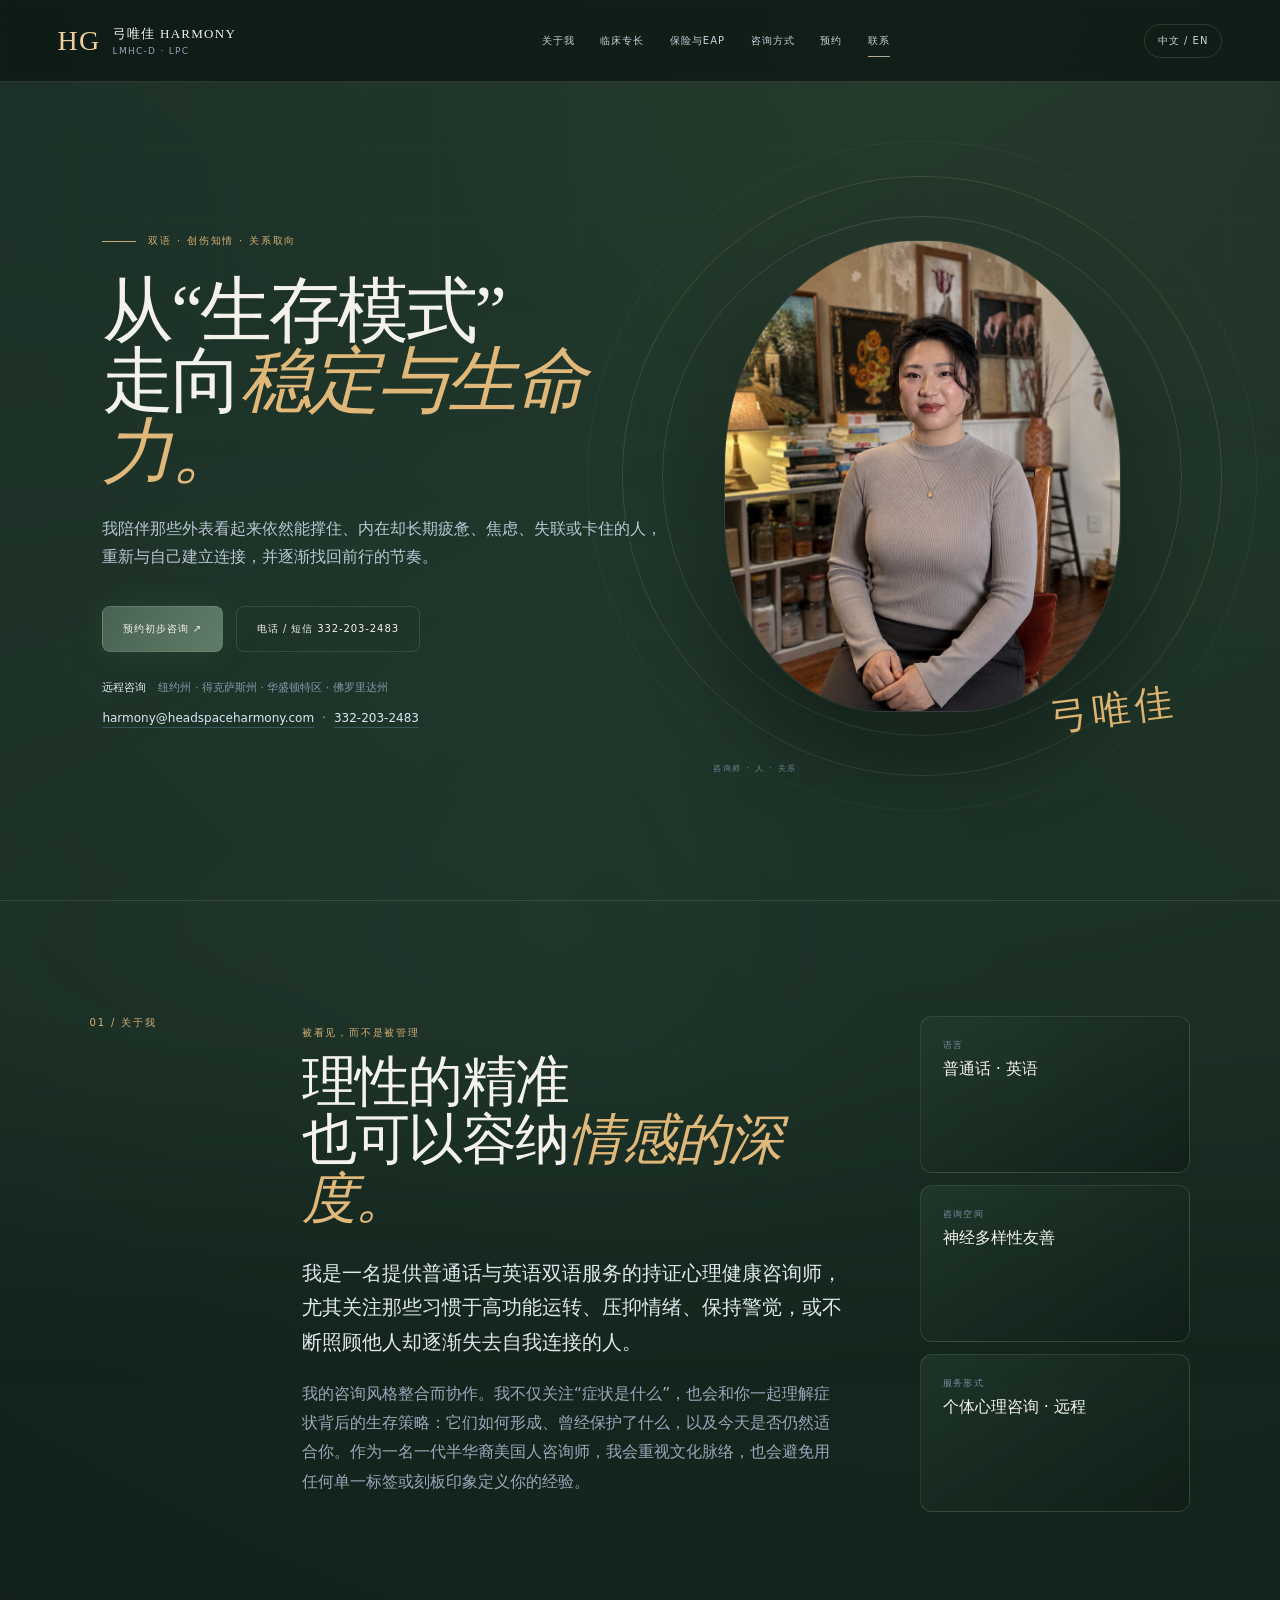
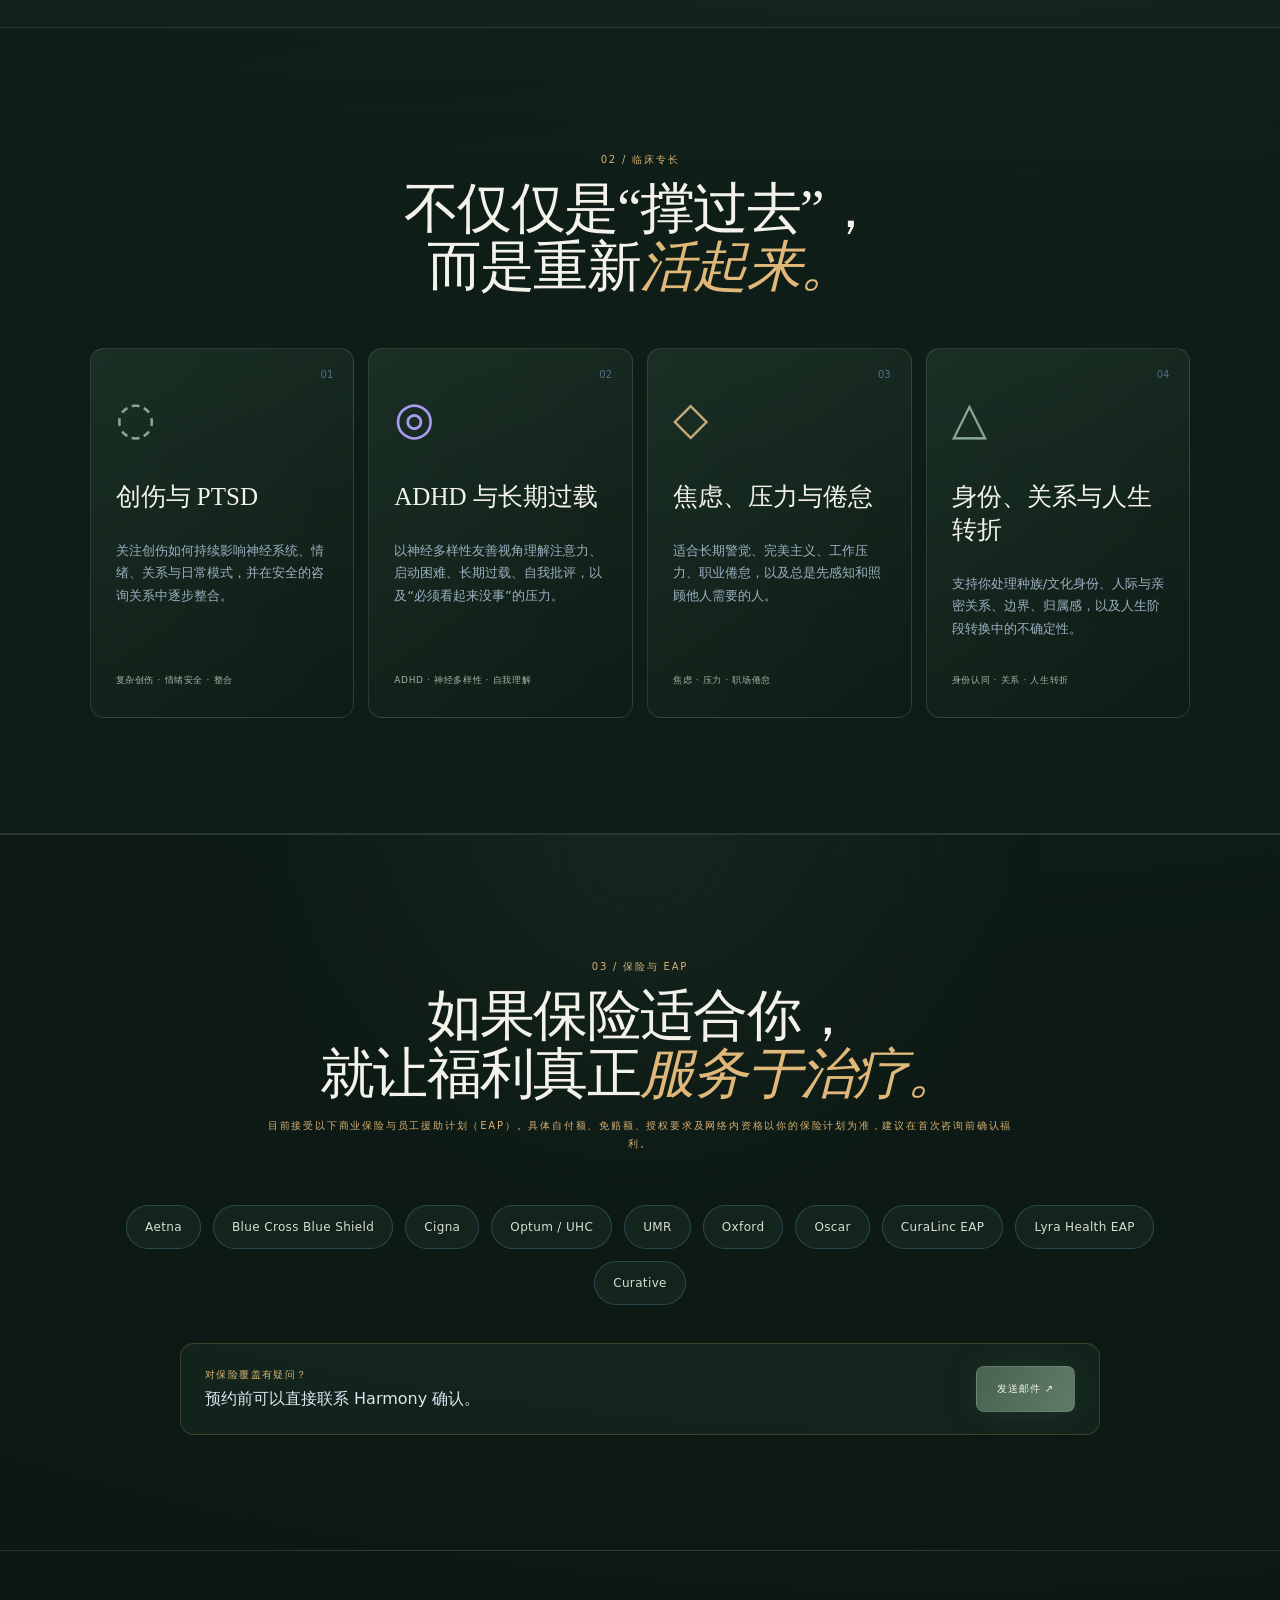
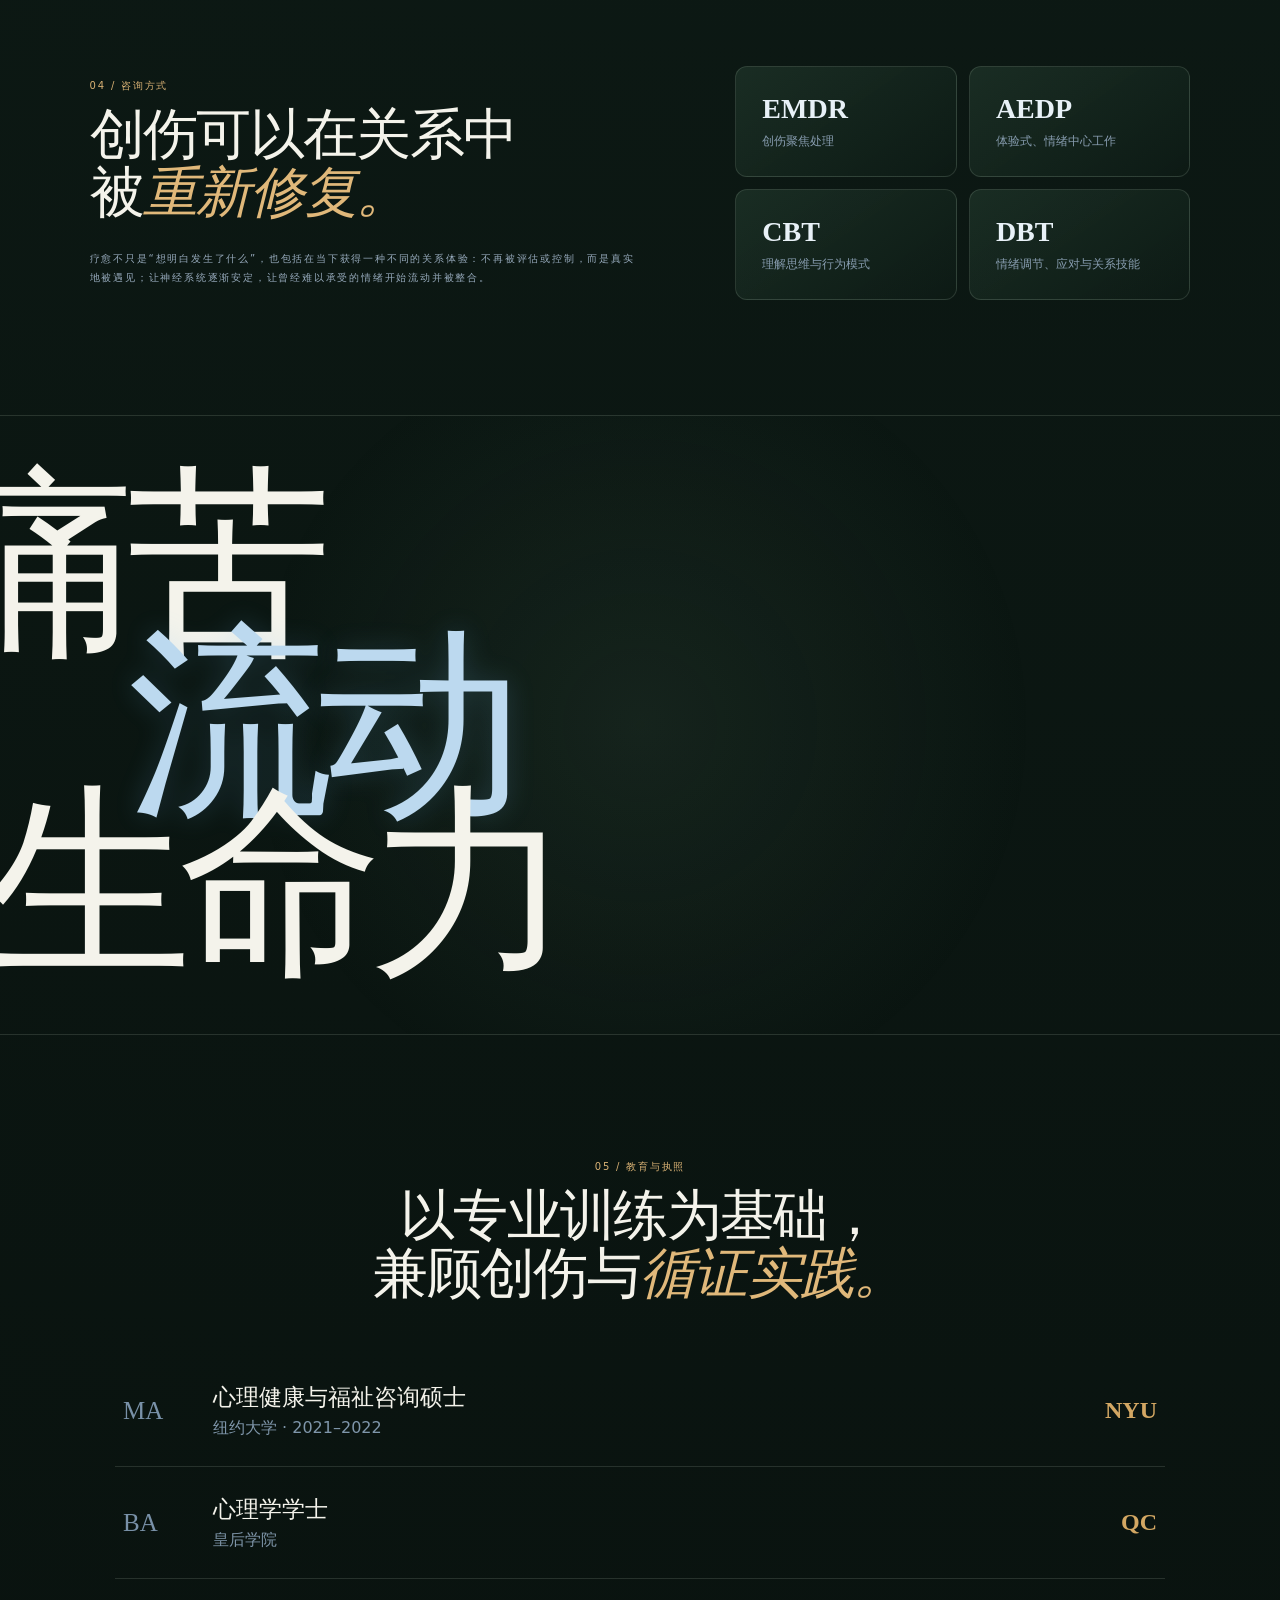
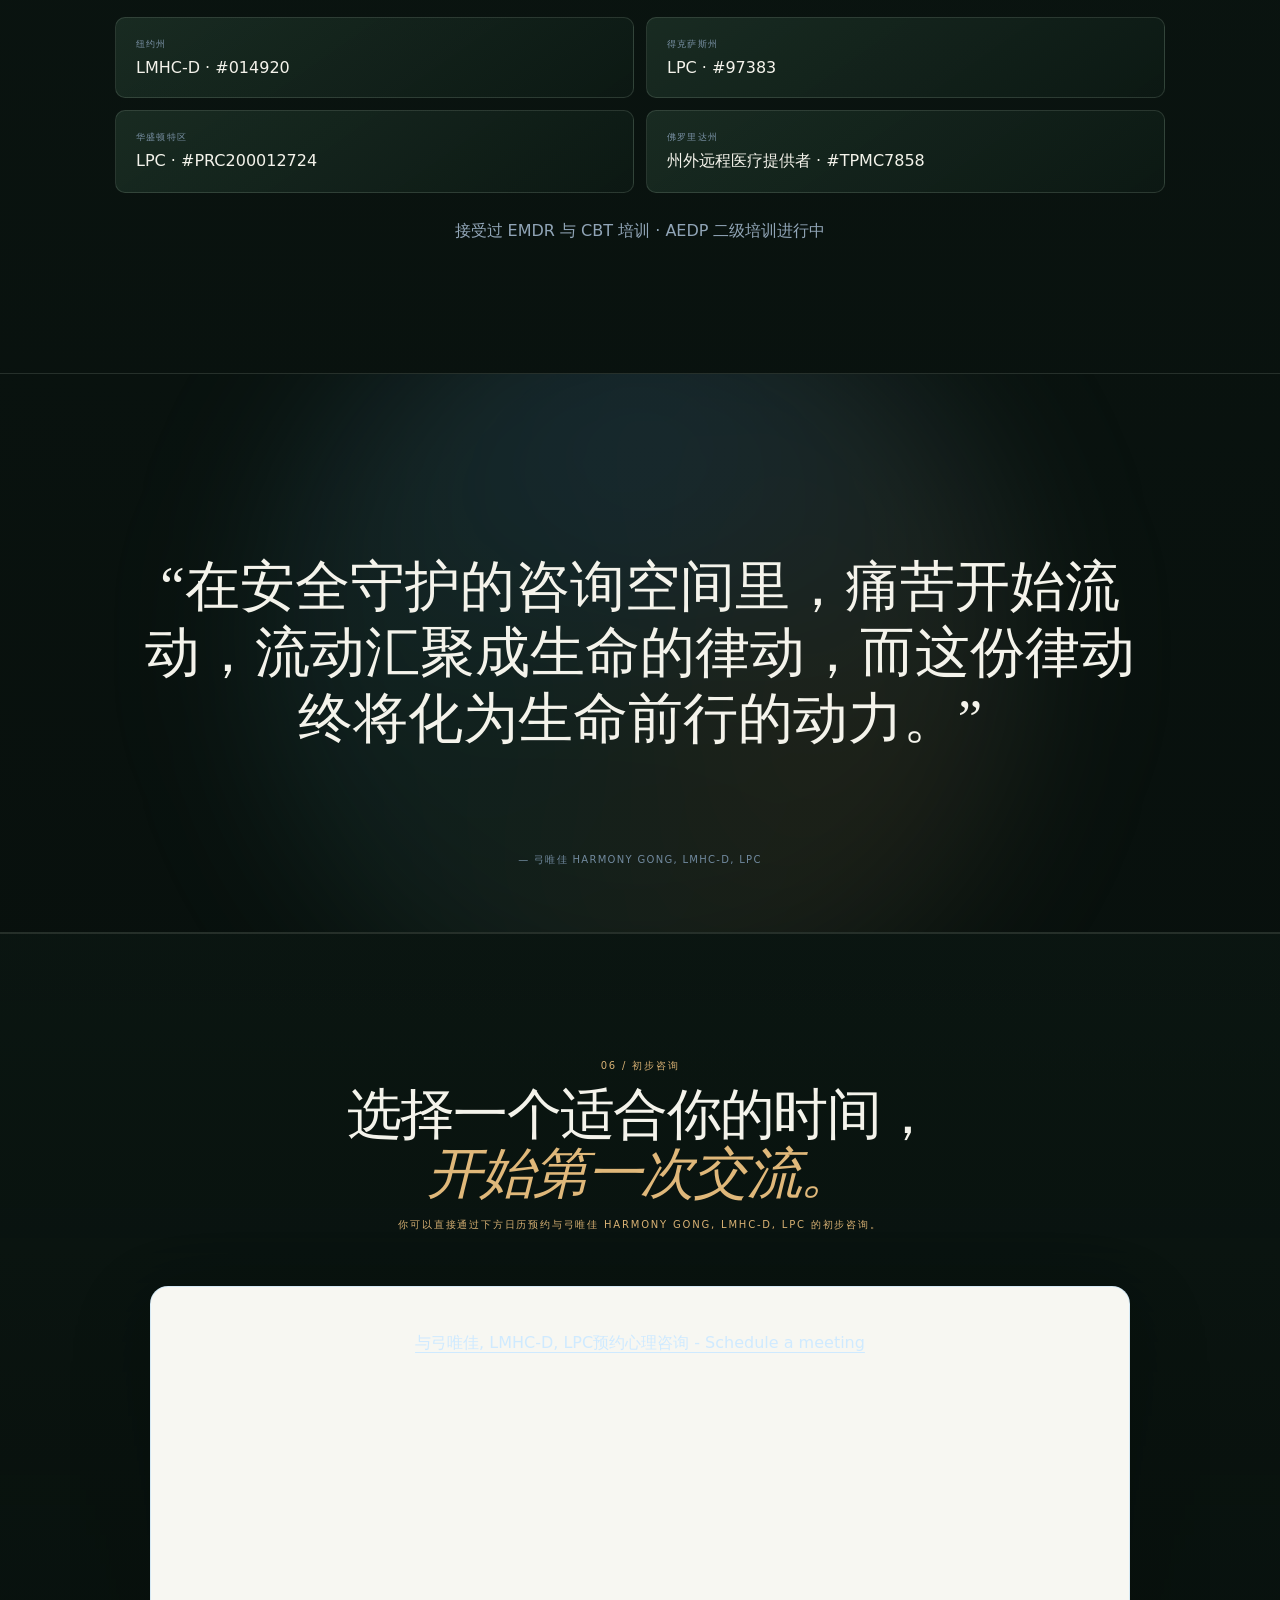
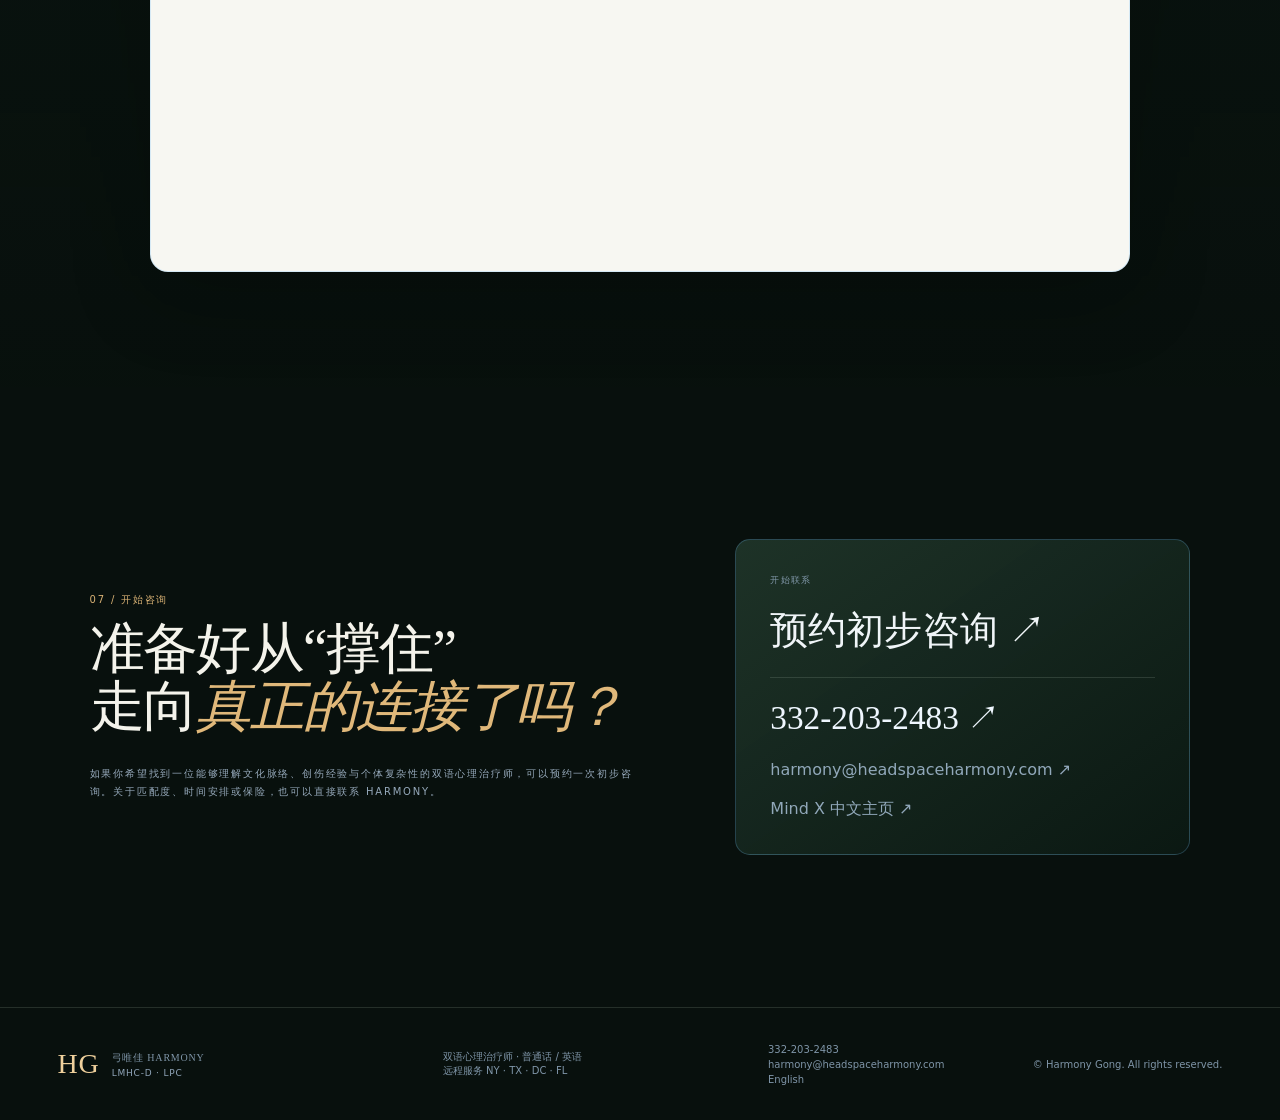
==== commit 781a1135: "updated" ====
--- a/zh.html
+++ b/zh.html
@@ -1,25 +1,41 @@
 <!doctype html>
 <html lang="zh-CN">
 <head>
-  <meta charset="utf-8"><meta name="viewport" content="width=device-width,initial-scale=1">
+  <meta charset="utf-8">
+  <meta name="viewport" content="width=device-width,initial-scale=1">
   <title>弓唯佳 Harmony Gong, LMHC-D, LPC | 双语心理治疗师</title>
   <meta name="description" content="弓唯佳 Harmony Gong, LMHC-D, LPC，提供普通话/英语双语、创伤知情与关系取向的远程心理治疗，关注焦虑、创伤、ADHD、职业倦怠、关系与人生转折，并接受多种商业保险及 EAP。">
-  <meta name="theme-color" content="#0b1511"><meta property="og:type" content="profile"><meta property="og:title" content="弓唯佳 Harmony Gong, LMHC-D, LPC"><meta property="og:description" content="从生存模式走向更稳定、更有连接感的生活。"><meta property="og:image" content="assets/harmony-gong-profile-hd.jpg">
+  <meta name="theme-color" content="#0b1511">
+  <meta property="og:type" content="profile"><meta property="og:title" content="弓唯佳 Harmony Gong, LMHC-D, LPC"><meta property="og:description" content="从生存模式走向更稳定、更有连接感的生活。">
   <link rel="alternate" hreflang="en" href="index.html"><link rel="alternate" hreflang="zh-CN" href="zh.html"><link rel="stylesheet" href="style.css">
+  <meta property="og:image" content="assets/harmony-gong-profile-hd.jpg">
 </head>
 <body>
 <div class="progress" aria-hidden="true"></div><div class="ambient" aria-hidden="true"></div>
-<header class="nav" aria-label="主导航"><a class="brand" href="#top"><span class="monogram">HG</span><span>弓唯佳 HARMONY<small>LMHC-D · LPC</small></span></a><nav><a href="#about">关于我</a><a href="#expertise">临床专长</a><a href="#insurance">保险与EAP</a><a href="#approach">咨询方式</a><a href="#schedule">预约</a><a href="#contact">联系</a></nav><a class="lang" href="index.html">中文 / EN</a><button class="menu" type="button" aria-label="打开菜单" aria-expanded="false">☰</button></header>
+<header class="nav" aria-label="主导航">
+  <a class="brand" href="#top"><span class="monogram">HG</span><span>弓唯佳 HARMONY<small>LMHC-D · LPC</small></span></a>
+  <nav><a href="#about">关于我</a><a href="#expertise">临床专长</a><a href="#insurance">保险与EAP</a><a href="#approach">咨询方式</a><a href="#schedule">预约</a><a href="#contact">联系</a></nav>
+  <a class="lang" href="index.html">中文 / EN</a><button class="menu" aria-label="打开菜单" aria-expanded="false">☰</button>
+</header>
 <div class="drawer" aria-hidden="true"></div>
 <main id="top">
-<section class="hero"><div class="hero-copy reveal"><p class="kicker"><span></span>双语 · 创伤知情 · 关系取向</p><h1>从“生存模式”<br>走向<em>稳定与生命力。</em></h1><p class="lede">我陪伴那些外表看起来依然能撑住、内在却长期疲惫、焦虑、失联或卡住的人，重新与自己建立连接，并逐渐找回前行的节奏。</p><div class="actions"><a class="btn primary" href="https://schedule.mindx.us/i/cEUHxzLh">预约初步咨询 ↗</a><a class="btn ghost" href="tel:+13322032483">电话 / 短信 332-203-2483</a></div><div class="availability"><b>远程咨询</b><span>纽约州 · 得克萨斯州 · 华盛顿特区 · 佛罗里达州</span></div><div class="hero-contact"><a href="mailto:harmony@headspaceharmony.com">harmony@headspaceharmony.com</a><span>·</span><a href="tel:+13322032483">332-203-2483</a></div></div><div class="portrait-stage reveal"><div class="orbit o1" aria-hidden="true"></div><div class="orbit o2" aria-hidden="true"></div><div class="orbit o3" aria-hidden="true"></div><div class="portrait-card"><img src="assets/harmony-gong-profile-hd.jpg" width="1280" height="1707" alt="弓唯佳 Harmony Gong, LMHC-D, LPC" decoding="async" fetchpriority="high"></div><div class="signature zh-signature">弓唯佳</div><div class="portrait-caption">咨询师 · 人 · 关系</div></div></section>
+<section class="hero"><div class="hero-copy reveal"><p class="kicker"><span></span>双语 · 创伤知情 · 关系取向</p><h1>从“生存模式”<br>走向<em>稳定与生命力。</em></h1><p class="lede">我陪伴那些外表看起来依然能撑住、内在却长期疲惫、焦虑、失联或卡住的人，重新与自己建立连接，并逐渐找回前行的节奏。</p><div class="actions"><a class="btn primary" href="https://schedule.mindx.us/i/cEUHxzLh">预约初步咨询 ↗</a><a class="btn ghost" href="tel:+13322032483">电话 / 短信 332-203-2483</a></div><div class="availability"><b>远程咨询</b><span>纽约州 · 得克萨斯州 · 华盛顿特区 · 佛罗里达州</span></div><div class="hero-contact"><a href="mailto:harmony@headspaceharmony.com">harmony@headspaceharmony.com</a><span>·</span><a href="tel:+13322032483">332-203-2483</a></div></div><div class="portrait-stage reveal" aria-label="弓唯佳个人标识"><div class="orbit o1"></div><div class="orbit o2"></div><div class="orbit o3"></div><div class="portrait-card"><img src="assets/harmony-gong-profile-hd.jpg" width="1800" height="2400" alt="弓唯佳 Harmony Gong, LMHC-D, LPC 专业照" decoding="async" fetchpriority="high"></div><div class="signature zh-signature">弓唯佳</div><div class="portrait-caption">咨询师 · 人 · 关系</div></div></section>
+
 <section id="about" class="section intro"><div class="section-tag reveal">01 / 关于我</div><div class="intro-copy reveal"><p class="eyebrow">被看见，而不是被管理</p><h2>理性的精准<br>也可以容纳<em>情感的深度。</em></h2><p class="big">我是一名提供普通话与英语双语服务的持证心理健康咨询师，尤其关注那些习惯于高功能运转、压抑情绪、保持警觉，或不断照顾他人却逐渐失去自我连接的人。</p><p>我的咨询风格整合而协作。我不仅关注“症状是什么”，也会和你一起理解症状背后的生存策略：它们如何形成、曾经保护了什么，以及今天是否仍然适合你。作为一名一代半华裔美国人咨询师，我会重视文化脉络，也会避免用任何单一标签或刻板印象定义你的经验。</p></div><div class="about-side reveal"><div class="glass"><span>语言</span><b>普通话 · 英语</b></div><div class="glass"><span>咨询空间</span><b>神经多样性友善</b></div><div class="glass"><span>服务形式</span><b>个体心理咨询 · 远程</b></div></div></section>
+
 <section id="expertise" class="section expertise"><div class="section-head reveal"><p>02 / 临床专长</p><h2>不仅仅是“撑过去”，<br>而是重新<em>活起来。</em></h2></div><div class="cards"><article class="card reveal"><span>01</span><div class="icon">◌</div><h3>创伤与 PTSD</h3><p>关注创伤如何持续影响神经系统、情绪、关系与日常模式，并在安全的咨询关系中逐步整合。</p><div class="tags">复杂创伤 · 情绪安全 · 整合</div></article><article class="card reveal"><span>02</span><div class="icon">◎</div><h3>ADHD 与长期过载</h3><p>以神经多样性友善视角理解注意力、启动困难、长期过载、自我批评，以及“必须看起来没事”的压力。</p><div class="tags">ADHD · 神经多样性 · 自我理解</div></article><article class="card reveal"><span>03</span><div class="icon">◇</div><h3>焦虑、压力与倦怠</h3><p>适合长期警觉、完美主义、工作压力、职业倦怠，以及总是先感知和照顾他人需要的人。</p><div class="tags">焦虑 · 压力 · 职场倦怠</div></article><article class="card reveal"><span>04</span><div class="icon">△</div><h3>身份、关系与人生转折</h3><p>支持你处理种族/文化身份、人际与亲密关系、边界、归属感，以及人生阶段转换中的不确定性。</p><div class="tags">身份认同 · 关系 · 人生转折</div></article></div></section>
+
+
 <section id="insurance" class="section insurance"><div class="section-head reveal"><p>03 / 保险与 EAP</p><h2>如果保险适合你，<br>就让福利真正<em>服务于治疗。</em></h2><p class="section-lede">目前接受以下商业保险与员工援助计划（EAP）。具体自付额、免赔额、授权要求及网络内资格以你的保险计划为准，建议在首次咨询前确认福利。</p></div><div class="insurance-grid reveal"><div class="insurance-chip">Aetna</div><div class="insurance-chip">Blue Cross Blue Shield</div><div class="insurance-chip">Cigna</div><div class="insurance-chip">Optum / UHC</div><div class="insurance-chip">UMR</div><div class="insurance-chip">Oxford</div><div class="insurance-chip">Oscar</div><div class="insurance-chip">CuraLinc EAP</div><div class="insurance-chip">Lyra Health EAP</div><div class="insurance-chip">Curative</div></div><div class="insurance-cta reveal"><div><span>对保险覆盖有疑问？</span><b>预约前可以直接联系 Harmony 确认。</b></div><a class="btn primary" href="mailto:harmony@headspaceharmony.com">发送邮件 ↗</a></div></section>
+
 <section id="approach" class="section approach"><div class="approach-copy reveal"><p>04 / 咨询方式</p><h2>创伤可以在关系中<br>被<em>重新修复。</em></h2><p>疗愈不只是“想明白发生了什么”，也包括在当下获得一种不同的关系体验：不再被评估或控制，而是真实地被遇见；让神经系统逐渐安定，让曾经难以承受的情绪开始流动并被整合。</p></div><div class="approach-grid reveal"><div><b>EMDR</b><span>创伤聚焦处理</span></div><div><b>AEDP</b><span>体验式、情绪中心工作</span></div><div><b>CBT</b><span>理解思维与行为模式</span></div><div><b>DBT</b><span>情绪调节、应对与关系技能</span></div></div></section>
+
 <section class="interlude" aria-label="核心表达"><div>痛苦</div><div class="outline">流动</div><div>生命力</div></section>
+
 <section id="credentials" class="section credentials"><div class="section-head reveal"><p>05 / 教育与执照</p><h2>以专业训练为基础，<br>兼顾创伤与<em>循证实践。</em></h2></div><div class="degree-stack"><article class="degree reveal"><span>MA</span><div><h3>心理健康与福祉咨询硕士</h3><p>纽约大学 · 2021–2022</p></div><b>NYU</b></article><article class="degree reveal"><span>BA</span><div><h3>心理学学士</h3><p>皇后学院</p></div><b>QC</b></article></div><div class="licenses reveal"><div><span>纽约州</span><b>LMHC-D · #014920</b></div><div><span>得克萨斯州</span><b>LPC · #97383</b></div><div><span>华盛顿特区</span><b>LPC · #PRC200012724</b></div><div><span>佛罗里达州</span><b>州外远程医疗提供者 · #TPMC7858</b></div></div><p class="training-note reveal">接受过 EMDR 与 CBT 培训 · AEDP 二级培训进行中</p></section>
-<section class="manifesto"><div class="orb" aria-hidden="true"></div><blockquote class="reveal">“在安全守护的咨询空间里，痛苦开始流动，流动汇聚成生命的律动，而这份律动终将化为生命前行的动力。”</blockquote><span>— 弓唯佳 HARMONY GONG, LMHC-D, LPC</span></section>
+
+<section class="manifesto"><div class="orb"></div><blockquote class="reveal">“在安全守护的咨询空间里，痛苦开始流动，流动汇聚成生命的律动，而这份律动终将化为生命前行的动力。”</blockquote><span>— 弓唯佳 HARMONY GONG, LMHC-D, LPC</span></section>
+
 <section id="schedule" class="section schedule-section"><div class="section-head reveal"><p>06 / 初步咨询</p><h2>选择一个适合你的时间，<br><em>开始第一次交流。</em></h2><p class="section-lede">你可以直接通过下方日历预约与弓唯佳 Harmony Gong, LMHC-D, LPC 的初步咨询。</p></div><div class="schedule-shell reveal"><script type="text/javascript" async src="https://static.zcal.co/embed/v1/embed.js"></script><div class="zcal-inline-widget"><a href="https://schedule.mindx.us/i/cEUHxzLh">与弓唯佳, LMHC-D, LPC预约心理咨询 - Schedule a meeting</a></div></div></section>
 <section id="contact" class="section contact"><div class="contact-copy reveal"><p>07 / 开始咨询</p><h2>准备好从“撑住”<br>走向<em>真正的连接了吗？</em></h2><p>如果你希望找到一位能够理解文化脉络、创伤经验与个体复杂性的双语心理治疗师，可以预约一次初步咨询。关于匹配度、时间安排或保险，也可以直接联系 Harmony。</p></div><div class="contact-panel reveal"><span>开始联系</span><a class="contact-main" href="https://schedule.mindx.us/i/cEUHxzLh">预约初步咨询 ↗</a><a class="phone-link" href="tel:+13322032483">332-203-2483 ↗</a><a href="mailto:harmony@headspaceharmony.com">harmony@headspaceharmony.com ↗</a><a href="https://www.mindx.us/zh/weijia-gong">Mind X 中文主页 ↗</a></div></section>
 </main>
--- a/style.css
+++ b/style.css
@@ -1,25 +1,35 @@
-:root{
-  --bg:#0b1511;--bg2:#101e18;--panel:rgba(20,36,29,.78);--panel2:rgba(26,46,37,.64);
-  --line:rgba(184,202,184,.17);--text:#f4f3eb;--muted:#a8b5aa;--sage:#9db29f;--sage2:#77927f;
-  --moss:#587261;--cream:#e9e6d9;--gold:#c4aa78;--shadow:rgba(0,0,0,.42);
-  --serif:Georgia,'Times New Roman',serif;--sans:Inter,ui-sans-serif,system-ui,-apple-system,'Segoe UI','Noto Sans SC','PingFang SC','Microsoft YaHei',sans-serif;
-}
-*{box-sizing:border-box}html{scroll-behavior:smooth;scroll-padding-top:88px}body{margin:0;background:radial-gradient(circle at 72% 0,#1b3428 0,#0d1a15 34%,#08100d 78%);color:var(--text);font-family:var(--sans);overflow-x:hidden}a{color:inherit;text-decoration:none}button{font:inherit;color:inherit}.ambient{position:fixed;inset:-30%;z-index:-2;background:conic-gradient(from 170deg,rgba(90,124,101,.16),rgba(157,178,159,.05),rgba(196,170,120,.06),rgba(69,98,79,.12));filter:blur(110px);animation:drift 22s ease-in-out infinite alternate}.progress{position:fixed;z-index:120;left:0;top:0;height:2px;width:0;background:linear-gradient(90deg,var(--gold),var(--sage),#d8dfd4);box-shadow:0 0 16px rgba(157,178,159,.35)}
-.nav{height:82px;position:fixed;z-index:100;inset:0 0 auto;display:flex;align-items:center;padding:0 4.5vw;border-bottom:1px solid var(--line);background:rgba(8,16,13,.62);backdrop-filter:blur(18px);transition:.3s}.nav.scrolled{height:68px;background:rgba(8,16,13,.92)}.brand,.footer-brand{display:flex;align-items:center;gap:12px;letter-spacing:.08em;font-family:var(--serif)}.brand{min-width:230px}.monogram{font-size:28px;color:#d7c59f}.brand>span:last-child{font-size:13px}.brand small,.footer-brand small{display:block;font-family:var(--sans);font-size:9px;color:#9aa99d;margin-top:3px}.nav nav{display:flex;gap:2vw;margin:auto}.nav nav a,.lang{font-size:10px;letter-spacing:.1em;text-transform:uppercase;color:#d3dad2}.nav nav a{position:relative}.nav nav a:after{content:"";position:absolute;left:0;right:100%;bottom:-9px;height:1px;background:linear-gradient(90deg,var(--gold),var(--sage));transition:.35s}.nav nav a:hover:after,.nav nav a.active:after{right:0}.lang{border:1px solid var(--line);padding:9px 13px;border-radius:22px}.menu{display:none;margin-left:9px;width:40px;height:40px;border-radius:50%;border:1px solid var(--line);background:transparent}.drawer{display:none}
-.hero{min-height:100vh;display:grid;grid-template-columns:1.03fr .97fr;align-items:center;padding:128px 8vw 76px;position:relative;overflow:hidden}.hero:before{content:"";position:absolute;inset:0;background-image:linear-gradient(rgba(157,178,159,.025) 1px,transparent 1px),linear-gradient(90deg,rgba(157,178,159,.025) 1px,transparent 1px);background-size:74px 74px;mask-image:linear-gradient(to bottom,#000,transparent 82%)}.hero-copy{position:relative;z-index:3;max-width:720px}.kicker,.eyebrow,.section-tag,.section-head>p,.approach-copy>p:first-child,.contact-copy>p:first-child{font-size:10px;letter-spacing:.18em;color:#c9b58c;text-transform:uppercase}.kicker span{display:inline-block;width:34px;height:1px;background:var(--gold);margin-right:12px;vertical-align:middle}.hero h1,.section h2,.manifesto blockquote{font-family:var(--serif);font-weight:500}.hero h1{font-size:clamp(54px,5.6vw,92px);line-height:.98;letter-spacing:-.045em;margin:28px 0}.hero h1 em,.section h2 em{font-style:italic;color:#cbb889}.lede{color:#bdc8be;line-height:1.78;font-size:16px;max-width:620px}.actions{display:flex;gap:13px;margin-top:34px;flex-wrap:wrap}.btn{display:inline-flex;align-items:center;justify-content:center;padding:15px 20px;border:1px solid var(--line);border-radius:8px;font-size:10px;letter-spacing:.09em;transition:.3s}.btn:hover{transform:translateY(-2px);border-color:rgba(202,217,204,.38)}.btn.primary{background:linear-gradient(115deg,#486352,#607b67);box-shadow:0 0 30px rgba(95,125,103,.17)}.availability{margin-top:28px;display:flex;gap:12px;align-items:center;color:#91a195;font-size:11px;flex-wrap:wrap}.availability b{color:#dfe6de;font-weight:500}.hero-contact{margin-top:11px;display:flex;gap:8px;flex-wrap:wrap;color:#91a195;font-size:11px}.hero-contact a:hover{color:#e8ebe5}
-.portrait-stage{height:min(720px,75vh);position:relative;display:grid;place-items:center}.orbit{position:absolute;border:1px solid rgba(157,178,159,.20);border-radius:50%;animation:spin 24s linear infinite;pointer-events:none}.o1{width:520px;height:520px}.o2{width:602px;height:602px;border-color:rgba(196,170,120,.19);animation-duration:34s;animation-direction:reverse}.o3{width:674px;height:674px;border-color:rgba(121,150,129,.10);animation-duration:44s}.portrait-card{position:relative;z-index:4;width:min(430px,32vw);aspect-ratio:.78;border-radius:46% 46% 38% 38%;overflow:hidden;border:1px solid rgba(255,255,255,.13);box-shadow:0 35px 90px var(--shadow),0 0 80px rgba(103,137,113,.10);background:#17251e}.portrait-card img{display:block;width:100%;height:100%;object-fit:cover;object-position:center 28%;filter:saturate(.88) contrast(1.02) brightness(.98);transition:transform 1s ease,filter 1s ease}.portrait-card:hover img{transform:scale(1.018);filter:saturate(.92) contrast(1.025) brightness(1)}.signature{position:absolute;z-index:5;right:-1%;bottom:9%;font-family:var(--serif);font-style:italic;font-size:38px;color:#d1bb8c;transform:rotate(-7deg);text-shadow:0 4px 18px rgba(0,0,0,.5)}.zh-signature{font-family:var(--sans);font-style:normal;font-weight:300;letter-spacing:.12em}.portrait-caption{position:absolute;bottom:3%;left:10%;font-size:8px;letter-spacing:.22em;color:#86978a}
-.section{padding:112px 7vw;position:relative}.intro{display:grid;grid-template-columns:.5fr 2fr 1fr;gap:6vw;border-top:1px solid var(--line)}.intro h2,.section-head h2,.approach h2,.contact h2{font-size:clamp(40px,4.3vw,68px);line-height:1.06;letter-spacing:-.03em;margin:13px 0 28px}.intro-copy .big{font-size:20px;line-height:1.72;color:#e3e7e0}.intro-copy>p:not(.big,.eyebrow),.approach-copy>p:last-child,.contact-copy>p:last-child,.section-lede{color:#9dad9f;line-height:1.82}.about-side{display:grid;gap:12px}.glass{padding:22px;border:1px solid var(--line);background:linear-gradient(145deg,rgba(38,64,50,.54),rgba(14,28,22,.58));border-radius:12px}.glass span{display:block;color:#839589;font-size:9px;letter-spacing:.14em;margin-bottom:7px}.glass b{font-weight:500}
-.expertise{border-block:1px solid var(--line);background:linear-gradient(180deg,rgba(10,20,16,.26),rgba(15,30,24,.86))}.section-head{text-align:center;max-width:920px;margin:0 auto 52px}.section-lede{max-width:760px;margin:18px auto 0}.cards{display:grid;grid-template-columns:repeat(4,1fr);gap:14px;max-width:1500px;margin:auto}.card{min-height:360px;padding:30px 25px;border:1px solid var(--line);border-radius:14px;background:linear-gradient(145deg,rgba(28,51,40,.86),rgba(10,23,18,.9));display:flex;flex-direction:column;position:relative;transition:.4s}.card:hover{transform:translateY(-7px);border-color:rgba(157,178,159,.40);box-shadow:0 24px 65px rgba(0,0,0,.28)}.card>span{position:absolute;top:20px;right:20px;color:#6f8275;font-size:10px}.icon{font-size:46px;color:#9db29f;margin:12px 0 35px}.card:nth-child(2) .icon{color:#b1b8a1}.card:nth-child(3) .icon{color:var(--gold)}.card:nth-child(4) .icon{color:#87a694}.card h3{font-family:var(--serif);font-size:25px;font-weight:500;margin:0 0 14px}.card p{color:#a5b2a7;line-height:1.7;font-size:13px}.tags{margin-top:auto;padding-top:20px;color:#9eb7a3;font-size:9px;letter-spacing:.07em;line-height:1.6}
-.insurance{background:radial-gradient(circle at 50% 0,rgba(74,103,83,.14),transparent 42%)}.insurance-grid{display:grid;grid-template-columns:repeat(5,1fr);gap:11px;max-width:1180px;margin:0 auto}.insurance-chip{padding:18px 12px;text-align:center;border:1px solid var(--line);border-radius:999px;background:rgba(24,43,34,.66);color:#d6ddd5;font-size:12px}.insurance-cta{max-width:980px;margin:34px auto 0;padding:24px 26px;border:1px solid var(--line);border-radius:14px;background:rgba(22,41,32,.72);display:flex;align-items:center;justify-content:space-between;gap:20px}.insurance-cta span{display:block;color:#8fa094;font-size:10px;letter-spacing:.12em;text-transform:uppercase;margin-bottom:6px}.insurance-cta b{font-weight:500}
-.approach{display:grid;grid-template-columns:1.1fr .9fr;gap:7vw;align-items:center}.approach-grid{display:grid;grid-template-columns:1fr 1fr;gap:12px}.approach-grid div{padding:26px;border:1px solid var(--line);border-radius:12px;background:rgba(23,42,33,.67)}.approach-grid b{display:block;font-family:var(--serif);font-size:28px;color:#eef0e9}.approach-grid span{display:block;color:#8ea093;margin-top:8px;font-size:12px}
-.interlude{min-height:610px;display:flex;flex-direction:column;justify-content:center;overflow:hidden;border-block:1px solid var(--line);background:radial-gradient(circle at 50% 50%,rgba(74,105,83,.17),transparent 55%)}.interlude div{font-family:var(--serif);font-size:clamp(88px,16vw,250px);line-height:.78;letter-spacing:-.07em;white-space:nowrap}.interlude div:nth-child(1){transform:translateX(-5vw)}.interlude div:nth-child(2){transform:translateX(10vw)}.interlude div:nth-child(3){transform:translateX(-1vw)}.interlude .outline{color:#c5d1c5;text-shadow:0 0 28px rgba(131,157,137,.14)}
-.degree-stack{max-width:1050px;margin:auto}.degree{display:grid;grid-template-columns:90px 1fr 90px;align-items:center;padding:27px 8px;border-bottom:1px solid var(--line)}.degree>span{font-family:var(--serif);font-size:25px;color:#839589}.degree h3{font-family:var(--serif);font-size:23px;font-weight:500;margin:0 0 5px}.degree p{color:#849589;margin:0}.degree>b{text-align:right;font-family:var(--serif);color:#c7ad7d;font-size:24px}.licenses{max-width:1050px;margin:38px auto 0;display:grid;grid-template-columns:1fr 1fr;gap:12px}.licenses div{padding:20px;border:1px solid var(--line);border-radius:10px;background:rgba(22,40,32,.54)}.licenses span{display:block;font-size:9px;letter-spacing:.13em;color:#819387;margin-bottom:7px}.licenses b{font-weight:500}.training-note{text-align:center;color:#93a396;margin-top:28px}
-.manifesto{min-height:550px;display:grid;place-items:center;text-align:center;position:relative;overflow:hidden;padding:80px 10vw;border-block:1px solid var(--line)}.manifesto blockquote{position:relative;z-index:2;margin:0;max-width:1200px;font-size:clamp(34px,4.3vw,66px);line-height:1.2}.manifesto>span{position:absolute;bottom:65px;color:#7d8f82;font-size:10px;letter-spacing:.13em}.orb{position:absolute;width:760px;height:760px;border-radius:50%;background:conic-gradient(rgba(105,139,114,.13),rgba(196,170,120,.08),rgba(137,164,143,.07),rgba(84,116,94,.12));filter:blur(84px);animation:spin 27s linear infinite}
-.schedule-section{border-top:1px solid var(--line);background:linear-gradient(180deg,rgba(14,28,22,.46),rgba(9,18,14,.18))}.schedule-shell{max-width:1040px;margin:0 auto;padding:18px;border:1px solid var(--line);border-radius:18px;background:#f7f7f2;box-shadow:0 26px 80px rgba(0,0,0,.24);overflow:hidden;min-height:430px}.schedule-shell .zcal-inline-widget{min-height:390px}.schedule-shell .zcal-inline-widget>a{display:block;padding:40px;text-align:center;color:#2f4938;font-family:var(--serif);font-size:24px}
-.contact{display:grid;grid-template-columns:1.1fr .9fr;gap:7vw;align-items:center;min-height:610px}.contact-panel{justify-self:start;width:min(520px,100%);padding:34px;border:1px solid rgba(157,178,159,.23);border-radius:15px;background:linear-gradient(145deg,rgba(38,64,50,.72),rgba(12,26,20,.82));display:flex;flex-direction:column;gap:16px}.contact-panel>span{font-size:9px;letter-spacing:.15em;color:#8ea094}.contact-panel a{color:#9eaea1;overflow-wrap:anywhere}.contact-main{font-family:var(--serif);font-size:clamp(28px,3vw,45px);color:#f0f2eb!important;border-bottom:1px solid var(--line);padding-bottom:18px}.phone-link{font-size:20px;color:#dfe5dc!important}
-footer{display:grid;grid-template-columns:1.2fr 1fr .8fr auto;gap:24px;align-items:center;padding:32px 4.5vw;border-top:1px solid var(--line);color:#849588;font-size:10px}footer div:nth-child(3){display:grid;gap:4px}.reveal{opacity:0;transform:translateY(24px);transition:opacity .75s ease,transform .75s cubic-bezier(.2,.75,.2,1)}.reveal.visible{opacity:1;transform:none}a:focus-visible,button:focus-visible{outline:2px solid #b9cab8;outline-offset:4px;border-radius:5px}
-@keyframes spin{to{transform:rotate(360deg)}}@keyframes drift{to{transform:translate(7%,5%) rotate(6deg) scale(1.08)}}
-@media(max-width:1100px){.nav nav{display:none}.menu{display:grid;place-items:center}.lang{margin-left:auto}.hero{grid-template-columns:1fr;text-align:center;min-height:auto}.hero-copy{margin:auto}.actions,.availability,.hero-contact{justify-content:center}.portrait-stage{height:610px;margin-top:20px}.portrait-card{width:min(430px,68vw)}.intro{grid-template-columns:1fr}.cards{grid-template-columns:1fr 1fr}.insurance-grid{grid-template-columns:repeat(3,1fr)}.approach,.contact{grid-template-columns:1fr}.contact-panel{justify-self:start}.drawer{position:fixed;z-index:95;inset:0;background:rgba(8,16,13,.96);backdrop-filter:blur(18px);padding:110px 28px 40px;display:flex;flex-direction:column;gap:2px;opacity:0;visibility:hidden;transform:translateY(-10px);transition:.35s}.drawer.open{opacity:1;visibility:visible;transform:none}.drawer a{font-family:var(--serif);font-size:clamp(30px,7vw,48px);padding:11px 0;border-bottom:1px solid var(--line)}body.menu-open{overflow:hidden}footer{grid-template-columns:1fr 1fr}}
-@media(max-width:700px){.nav{padding:0 18px}.brand{min-width:0}.brand>span:last-child{display:none}.lang{font-size:9px;padding:8px 10px}.hero{padding:112px 19px 60px}.hero h1{font-size:clamp(46px,12vw,61px)}.lede{font-size:14px}.actions{display:grid;grid-template-columns:1fr;width:100%;max-width:430px;margin-left:auto;margin-right:auto}.btn{min-height:48px}.portrait-stage{height:500px}.portrait-card{width:min(340px,80vw)}.o1{width:370px;height:370px}.o2{width:420px;height:420px}.o3{width:465px;height:465px}.signature{font-size:29px;right:3%}.portrait-caption{display:none}.section{padding:82px 19px}.cards{grid-template-columns:1fr}.card{min-height:0}.insurance-grid{grid-template-columns:1fr 1fr}.insurance-cta{align-items:stretch;flex-direction:column}.approach-grid{grid-template-columns:1fr}.interlude{min-height:390px}.interlude div{font-size:22vw;line-height:.9}.degree{grid-template-columns:58px 1fr 45px}.degree h3{font-size:18px}.licenses{grid-template-columns:1fr}.manifesto{min-height:450px;padding:70px 20px}.manifesto>span{bottom:38px}.schedule-shell{padding:8px;border-radius:13px;min-height:350px}.schedule-shell .zcal-inline-widget{min-height:330px}.contact-panel{width:100%;padding:24px 20px}.contact-main{font-size:clamp(27px,9vw,38px)}footer{grid-template-columns:1fr;padding:30px 20px}.ambient{animation:none}}
-@media(max-width:390px){.insurance-grid{grid-template-columns:1fr}.portrait-stage{height:455px}.portrait-card{width:82vw}.o1{width:320px;height:320px}.o2{width:360px;height:360px}.o3{width:400px;height:400px}}
-@media(prefers-reduced-motion:reduce){*{scroll-behavior:auto!important;animation:none!important;transition-duration:.01ms!important}.reveal{opacity:1;transform:none}}
+:root{--bg:#06101e;--bg2:#091a2e;--panel:rgba(10,29,49,.74);--line:rgba(142,187,226,.17);--text:#f4f6f8;--muted:#93a8bb;--blue:#72bdf5;--cyan:#64d6d0;--gold:#d6ad71;--serif:Georgia,'Times New Roman',serif;--sans:Inter,ui-sans-serif,system-ui,-apple-system,'Segoe UI','PingFang SC','Microsoft YaHei',sans-serif}*{box-sizing:border-box}html{scroll-behavior:smooth;scroll-padding-top:86px}body{margin:0;background:radial-gradient(circle at 72% 0,#102a4a 0,#06101e 34%,#040a13 78%);color:var(--text);font-family:var(--sans);overflow-x:hidden}a{color:inherit;text-decoration:none}button{font:inherit;color:inherit}.ambient{position:fixed;inset:-30%;z-index:-2;background:conic-gradient(from 170deg,rgba(35,93,155,.16),rgba(100,214,208,.05),rgba(214,173,113,.07),rgba(35,93,155,.16));filter:blur(100px);animation:drift 20s ease-in-out infinite alternate}.progress{position:fixed;z-index:120;left:0;top:0;height:2px;width:0;background:linear-gradient(90deg,var(--gold),var(--blue),var(--cyan));box-shadow:0 0 16px var(--blue)}.nav{height:82px;position:fixed;z-index:100;inset:0 0 auto;display:flex;align-items:center;padding:0 4.5vw;border-bottom:1px solid var(--line);background:rgba(4,10,19,.56);backdrop-filter:blur(18px);transition:.3s}.nav.scrolled{height:68px;background:rgba(4,10,19,.9)}.brand,.footer-brand{display:flex;align-items:center;gap:12px;letter-spacing:.08em;font-family:var(--serif)}.brand{min-width:230px}.monogram{font-size:28px;color:#efd09c}.brand>span:last-child{font-size:13px}.brand small,.footer-brand small{display:block;font-family:var(--sans);font-size:9px;color:#91a6ba;margin-top:3px}.nav nav{display:flex;gap:2vw;margin:auto}.nav nav a,.lang{font-size:10px;letter-spacing:.1em;text-transform:uppercase;color:#c8d5df}.nav nav a{position:relative}.nav nav a:after{content:"";position:absolute;left:0;right:100%;bottom:-9px;height:1px;background:linear-gradient(90deg,var(--gold),var(--blue));transition:.35s}.nav nav a:hover:after,.nav nav a.active:after{right:0}.lang{border:1px solid var(--line);padding:9px 13px;border-radius:22px}.menu{display:none;margin-left:9px;width:40px;height:40px;border-radius:50%;border:1px solid var(--line);background:transparent}.drawer{display:none}.hero{min-height:100vh;display:grid;grid-template-columns:1.05fr .95fr;align-items:center;padding:128px 8vw 76px;position:relative;overflow:hidden}.hero:before{content:"";position:absolute;inset:0;background-image:linear-gradient(rgba(114,189,245,.03) 1px,transparent 1px),linear-gradient(90deg,rgba(114,189,245,.03) 1px,transparent 1px);background-size:72px 72px;mask-image:linear-gradient(to bottom,#000,transparent 82%)}.hero-copy{position:relative;z-index:3;max-width:720px}.kicker,.eyebrow,.section-tag,.section-head>p,.journey-copy>p,.approach-copy>p,.contact-copy>p{font-size:10px;letter-spacing:.18em;color:#d8b174;text-transform:uppercase}.kicker span{display:inline-block;width:34px;height:1px;background:var(--gold);margin-right:12px;vertical-align:middle}.hero h1,.section h2,.manifesto blockquote{font-family:var(--serif);font-weight:500}.hero h1{font-size:clamp(54px,5.6vw,92px);line-height:.98;letter-spacing:-.045em;margin:28px 0 28px}.hero h1 em,.section h2 em{font-style:italic;color:#e0b87a}.lede{color:#b7c7d4;line-height:1.78;font-size:16px;max-width:620px}.actions{display:flex;gap:13px;margin-top:34px}.btn{padding:15px 20px;border:1px solid var(--line);border-radius:8px;font-size:10px;letter-spacing:.09em}.btn.primary{background:linear-gradient(115deg,#1d5d98,#2d7cb7);box-shadow:0 0 30px rgba(64,142,207,.2)}.availability{margin-top:28px;display:flex;gap:12px;align-items:center;color:#8399ad;font-size:11px}.availability b{color:#dce8f1;font-weight:500}.portrait-stage{height:min(700px,72vh);position:relative;display:grid;place-items:center}.orbit{position:absolute;border:1px solid rgba(114,189,245,.28);border-radius:50%;animation:spin 22s linear infinite}.o1{width:520px;height:520px}.o2{width:600px;height:600px;border-color:rgba(214,173,113,.25);animation-duration:31s;animation-direction:reverse}.o3{width:670px;height:670px;border-color:rgba(100,214,208,.12);animation-duration:42s}.portrait-card{position:relative;z-index:4;width:min(410px,31vw);aspect-ratio:.84;border-radius:48% 48% 40% 40%;display:flex;flex-direction:column;align-items:center;justify-content:center;background:radial-gradient(circle at 50% 30%,rgba(75,137,197,.34),transparent 35%),linear-gradient(145deg,rgba(15,46,76,.95),rgba(4,14,25,.95));border:1px solid rgba(255,255,255,.12);box-shadow:0 35px 90px #000,0 0 80px rgba(114,189,245,.12);overflow:hidden}.portrait-card:before{content:"";position:absolute;inset:8%;border:1px solid rgba(255,255,255,.06);border-radius:inherit}.portrait-card strong{font-family:var(--serif);font-size:clamp(90px,10vw,160px);font-weight:500;letter-spacing:-.09em;color:#eff5f8;text-shadow:0 0 36px rgba(114,189,245,.2)}.portrait-card small{font-size:18px;letter-spacing:.25em;color:#d7ae70}.portrait-name{position:absolute;top:12%;font-family:var(--serif);font-style:italic;color:#8ea7bd;font-size:26px}.signature{position:absolute;z-index:5;right:0;bottom:10%;font-family:var(--serif);font-style:italic;font-size:38px;color:#ddb36f;transform:rotate(-7deg)}.zh-signature{font-family:var(--sans);font-style:normal;font-weight:300;letter-spacing:.12em}.portrait-caption{position:absolute;bottom:4%;left:9%;font-size:8px;letter-spacing:.22em;color:#6f879b}.section{padding:115px 7vw;position:relative}.intro{display:grid;grid-template-columns:.5fr 2fr 1fr;gap:6vw;border-top:1px solid var(--line)}.intro h2,.section-head h2,.journey h2,.approach h2,.contact h2{font-size:clamp(40px,4.3vw,68px);line-height:1.06;letter-spacing:-.03em;margin:13px 0 28px}.intro-copy .big{font-size:20px;line-height:1.72;color:#e0e7ed}.intro-copy>p:not(.big,.eyebrow),.approach-copy>p:last-child,.journey-copy>p:last-child,.contact-copy>p:last-child{color:#96a9bb;line-height:1.82}.about-side{display:grid;gap:12px}.glass{padding:22px;border:1px solid var(--line);background:linear-gradient(145deg,rgba(18,47,77,.62),rgba(7,20,35,.62));border-radius:12px}.glass span{display:block;color:#7690a6;font-size:9px;letter-spacing:.14em;margin-bottom:7px}.glass b{font-weight:500}.expertise{border-block:1px solid var(--line);background:linear-gradient(180deg,rgba(6,14,26,.3),rgba(8,22,39,.9))}.section-head{text-align:center;max-width:900px;margin:0 auto 52px}.cards{display:grid;grid-template-columns:repeat(4,1fr);gap:14px;max-width:1500px;margin:auto}.card{min-height:360px;padding:30px 25px;border:1px solid var(--line);border-radius:14px;background:linear-gradient(145deg,rgba(14,39,65,.9),rgba(5,17,30,.9));display:flex;flex-direction:column;position:relative;transition:.4s}.card:hover{transform:translateY(-7px);border-color:rgba(114,189,245,.45);box-shadow:0 24px 65px rgba(0,0,0,.3)}.card>span{position:absolute;top:20px;right:20px;color:#526f88;font-size:10px}.icon{font-size:46px;color:var(--cyan);margin:12px 0 35px}.card:nth-child(2) .icon{color:#a99bed}.card:nth-child(3) .icon{color:var(--gold)}.card h3{font-family:var(--serif);font-size:25px;font-weight:500;margin:0 0 14px}.card p{color:#9db0c1;line-height:1.7;font-size:13px}.tags{margin-top:auto;padding-top:20px;color:#70c5f2;font-size:9px;letter-spacing:.07em;line-height:1.6}.approach{display:grid;grid-template-columns:1.1fr .9fr;gap:7vw;align-items:center}.approach-grid{display:grid;grid-template-columns:1fr 1fr;gap:12px}.approach-grid div{padding:26px;border:1px solid var(--line);border-radius:12px;background:rgba(9,25,43,.7)}.approach-grid b{display:block;font-family:var(--serif);font-size:28px;color:#e8f1f7}.approach-grid span{display:block;color:#879caf;margin-top:8px;font-size:12px}.interlude{min-height:620px;display:flex;flex-direction:column;justify-content:center;overflow:hidden;border-block:1px solid var(--line);background:radial-gradient(circle at 50% 50%,rgba(25,86,145,.22),transparent 55%)}.interlude div{font-family:var(--serif);font-size:clamp(88px,16vw,250px);line-height:.78;letter-spacing:-.07em;white-space:nowrap}.interlude div:nth-child(1){transform:translateX(-5vw)}.interlude div:nth-child(2){transform:translateX(10vw)}.interlude div:nth-child(3){transform:translateX(-1vw)}.interlude .outline{color:#bcd9ef;text-shadow:0 0 28px rgba(114,189,245,.2)}.journey{display:grid;grid-template-columns:.7fr 1.7fr;gap:6vw;align-items:center}.timeline{display:grid;grid-template-columns:repeat(3,1fr);gap:10px}.milestone{min-height:220px;border:1px solid var(--line);border-radius:12px;background:rgba(8,23,41,.74);padding:25px 16px;text-align:center;cursor:pointer;transition:.35s}.milestone:hover,.milestone.active{transform:translateY(-6px);border-color:var(--blue);box-shadow:0 0 32px rgba(114,189,245,.14)}.milestone span{font-family:var(--serif);font-size:28px;color:#a8bed2}.milestone b{display:block;font-size:12px;margin:22px 0 8px}.milestone small{color:#6f879c}.timeline-detail{grid-column:1/-1;padding:24px;border:1px solid rgba(114,189,245,.28);border-radius:12px;background:rgba(12,33,57,.84)}.timeline-detail span{font-family:var(--serif);font-size:28px;color:var(--cyan)}.timeline-detail h3{margin:4px 0;font-size:20px}.timeline-detail p{margin:5px 0 0;color:#9eb1c3}.degree-stack{max-width:1050px;margin:auto}.degree{display:grid;grid-template-columns:90px 1fr 90px;align-items:center;padding:27px 8px;border-bottom:1px solid var(--line)}.degree>span{font-family:var(--serif);font-size:25px;color:#7991a8}.degree h3{font-family:var(--serif);font-size:23px;font-weight:500;margin:0 0 5px}.degree p{color:#7f96aa;margin:0}.degree>b{text-align:right;font-family:var(--serif);color:#d3a763;font-size:24px}.licenses{max-width:1050px;margin:38px auto 0;display:grid;grid-template-columns:1fr 1fr;gap:12px}.licenses div{padding:20px;border:1px solid var(--line);border-radius:10px;background:rgba(10,29,50,.55)}.licenses span{display:block;font-size:9px;letter-spacing:.13em;color:#7990a4;margin-bottom:7px}.licenses b{font-weight:500}.training-note{text-align:center;color:#91a5b7;margin-top:28px}.manifesto{min-height:560px;display:grid;place-items:center;text-align:center;position:relative;overflow:hidden;padding:80px 10vw;border-block:1px solid var(--line)}.manifesto blockquote{position:relative;z-index:2;margin:0;max-width:1200px;font-size:clamp(34px,4.3vw,66px);line-height:1.2}.manifesto>span{position:absolute;bottom:65px;color:#728a9f;font-size:10px;letter-spacing:.13em}.orb{position:absolute;width:760px;height:760px;border-radius:50%;background:conic-gradient(rgba(114,189,245,.14),rgba(214,173,113,.1),rgba(100,214,208,.08),rgba(114,189,245,.14));filter:blur(80px);animation:spin 25s linear infinite}.contact{display:grid;grid-template-columns:1.1fr .9fr;gap:7vw;align-items:center;min-height:620px}.contact-panel{justify-self:start;width:min(520px,100%);padding:34px;border:1px solid rgba(114,189,245,.25);border-radius:15px;background:linear-gradient(145deg,rgba(17,45,76,.76),rgba(5,17,31,.82));display:flex;flex-direction:column;gap:16px}.contact-panel>span{font-size:9px;letter-spacing:.15em;color:#8298aa}.contact-panel a{color:#91a8ba;overflow-wrap:anywhere}.contact-main{font-family:var(--serif);font-size:clamp(28px,3vw,45px);color:#f0f5f8!important;border-bottom:1px solid var(--line);padding-bottom:18px}footer{display:grid;grid-template-columns:1.2fr 1fr .8fr auto;gap:24px;align-items:center;padding:32px 4.5vw;border-top:1px solid var(--line);color:#7f95a8;font-size:10px}footer div:nth-child(3){display:grid;gap:4px}.reveal{opacity:0;transform:translateY(24px);transition:opacity .75s ease,transform .75s cubic-bezier(.2,.75,.2,1)}.reveal.visible{opacity:1;transform:none}@keyframes spin{to{transform:rotate(360deg)}}@keyframes drift{to{transform:translate(7%,5%) rotate(6deg) scale(1.08)}}
+@media(max-width:1050px){.nav nav{display:none}.menu{display:grid;place-items:center}.lang{margin-left:auto}.hero{grid-template-columns:1fr;text-align:center}.hero-copy{margin:auto}.actions{justify-content:center}.availability{justify-content:center}.portrait-stage{height:590px}.portrait-card{width:min(420px,70vw)}.intro{grid-template-columns:1fr}.cards{grid-template-columns:1fr 1fr}.approach,.journey,.contact{grid-template-columns:1fr}.contact-panel{justify-self:start}.drawer{position:fixed;z-index:95;inset:0;background:rgba(3,9,18,.96);backdrop-filter:blur(20px);padding:110px 26px 40px;display:flex;flex-direction:column;gap:2px;opacity:0;visibility:hidden;transform:translateY(-12px);transition:.35s}.drawer.open{opacity:1;visibility:visible;transform:none}.drawer a{font-family:var(--serif);font-size:clamp(30px,8vw,50px);padding:10px 0;border-bottom:1px solid var(--line)}body.menu-open{overflow:hidden}footer{grid-template-columns:1fr 1fr}}
+@media(max-width:650px){.nav{padding:0 18px}.brand{min-width:0}.brand>span:last-child{display:none}.lang{font-size:9px;padding:8px 10px}.hero{padding:112px 20px 60px;min-height:auto}.hero h1{font-size:clamp(46px,13vw,60px)}.lede{font-size:14px}.actions{flex-direction:column}.availability{display:block}.availability b{display:block;margin-bottom:5px}.portrait-stage{height:460px}.portrait-card{width:78vw}.o1{width:350px;height:350px}.o2{width:400px;height:400px}.o3{width:445px;height:445px}.signature{font-size:28px;right:5%}.portrait-caption{display:none}.section{padding:82px 20px}.cards{grid-template-columns:1fr}.card{min-height:0}.approach-grid{grid-template-columns:1fr}.interlude{min-height:400px}.interlude div{font-size:22vw;line-height:.92}.timeline{grid-template-columns:1fr}.timeline-detail{grid-column:1}.degree{grid-template-columns:60px 1fr 46px}.degree h3{font-size:18px}.licenses{grid-template-columns:1fr}.manifesto{min-height:470px;padding:70px 22px}.manifesto blockquote{font-size:33px}.contact-panel{width:100%;padding:24px 20px}.contact-main{font-size:30px}footer{grid-template-columns:1fr;padding:32px 20px}}
+@media(max-width:380px){.hero h1{font-size:43px}.portrait-stage{height:420px}.contact-main{font-size:27px}.section{padding-left:16px;padding-right:16px}}
+@media(prefers-reduced-motion:reduce){*{animation:none!important;transition-duration:.01ms!important;scroll-behavior:auto!important}.reveal{opacity:1;transform:none}}
+
+/* Client-conversion refinements */
+.hero-contact{display:flex;flex-wrap:wrap;gap:8px;margin-top:16px;font-size:12px;color:#9eb1c3}.hero-contact a{color:#d9e8f4;border-bottom:1px solid rgba(122,199,255,.24);padding-bottom:2px}.hero-contact a:hover{color:#fff;border-color:#7ac7ff}.insurance{border-top:1px solid var(--line);border-bottom:1px solid var(--line);background:radial-gradient(circle at 50% 10%,rgba(42,108,175,.16),transparent 38%),linear-gradient(180deg,rgba(7,18,33,.55),rgba(5,14,26,.8))}.section-lede{max-width:760px;margin:-15px auto 38px;color:#94a9bd;line-height:1.8;font-size:14px}.insurance-grid{display:flex;flex-wrap:wrap;justify-content:center;gap:12px;max-width:1100px;margin:0 auto}.insurance-chip{padding:14px 18px;border:1px solid rgba(122,199,255,.22);border-radius:999px;background:linear-gradient(135deg,rgba(20,45,74,.72),rgba(7,20,36,.76));color:#e4eef7;font-size:12px;letter-spacing:.03em;box-shadow:inset 0 0 24px rgba(122,199,255,.025)}.insurance-cta{max-width:920px;margin:38px auto 0;padding:22px 24px;border:1px solid rgba(215,168,95,.22);border-radius:14px;background:linear-gradient(120deg,rgba(22,39,58,.78),rgba(10,25,42,.72));display:flex;align-items:center;justify-content:space-between;gap:24px}.insurance-cta span{display:block;font-size:10px;letter-spacing:.14em;text-transform:uppercase;color:#d8b474;margin-bottom:7px}.insurance-cta b{font-weight:500;color:#dbe8f2}.phone-link{font-family:var(--serif);font-size:clamp(25px,2.6vw,38px)!important;color:#eff7ff!important}.contact-panel a{line-height:1.45}.contact-panel a[href^="mailto:"]{overflow-wrap:anywhere}
+@media(max-width:650px){.hero-contact{justify-content:center}.insurance-grid{justify-content:flex-start}.insurance-chip{font-size:11px;padding:12px 14px}.insurance-cta{flex-direction:column;align-items:stretch;padding:20px}.insurance-cta .btn{text-align:center}.section-lede{text-align:left;margin-top:-10px}.phone-link{font-size:27px!important}}
+
+/* Embedded consultation scheduler */
+.schedule-section{border-top:1px solid var(--line);background:radial-gradient(circle at 50% 0,rgba(93,183,255,.09),transparent 38%)}
+.schedule-shell{max-width:980px;margin:0 auto;padding:22px;border:1px solid rgba(93,183,255,.22);border-radius:18px;background:linear-gradient(145deg,rgba(17,45,76,.60),rgba(5,17,31,.78));box-shadow:0 30px 90px rgba(0,0,0,.22);overflow:hidden}
+.schedule-shell .zcal-inline-widget{min-height:540px}
+.schedule-shell .zcal-inline-widget>a{display:block;padding:24px;text-align:center;color:#cfeaff;text-decoration:underline;text-underline-offset:4px}
+@media(max-width:650px){.schedule-shell{padding:10px;border-radius:14px}.schedule-shell .zcal-inline-widget{min-height:620px}}
+
+/* 2026 mellow-green refinement */
+:root{--bg:#0b1511;--bg2:#101e18;--panel:rgba(20,36,29,.78);--line:rgba(184,202,184,.17);--text:#f4f3eb;--muted:#a8b5aa;--blue:#9db29f;--cyan:#87a694;--gold:#c4aa78}
+body{background:radial-gradient(circle at 72% 0,#1b3428 0,#0d1a15 34%,#08100d 78%)}
+.ambient{background:conic-gradient(from 170deg,rgba(90,124,101,.16),rgba(157,178,159,.05),rgba(196,170,120,.06),rgba(69,98,79,.12));filter:blur(110px)}
+.progress{background:linear-gradient(90deg,var(--gold),#9db29f,#d8dfd4);box-shadow:0 0 16px rgba(157,178,159,.35)}
+.nav{background:rgba(8,16,13,.62)}.nav.scrolled{background:rgba(8,16,13,.92)}
+.btn.primary{background:linear-gradient(115deg,#486352,#607b67);box-shadow:0 0 30px rgba(95,125,103,.17)}
+.hero:before{background-image:linear-gradient(rgba(157,178,159,.025) 1px,transparent 1px),linear-gradient(90deg,rgba(157,178,159,.025) 1px,transparent 1px)}
+.portrait-card{background:#17251e;box-shadow:0 35px 90px rgba(0,0,0,.42),0 0 80px rgba(103,137,113,.10)}
+.portrait-card img{display:block;width:100%;height:100%;object-fit:cover;object-position:center 28%;filter:saturate(.9) contrast(1.02) brightness(.99);transition:transform 1s ease,filter 1s ease}.portrait-card:hover img{transform:scale(1.018);filter:saturate(.94) contrast(1.025)}
+.orbit{border-color:rgba(157,178,159,.20)}.o2{border-color:rgba(196,170,120,.19)}.o3{border-color:rgba(121,150,129,.10)}
+.glass,.card,.approach-grid div,.licenses div{background:linear-gradient(145deg,rgba(38,64,50,.54),rgba(14,28,22,.64))}
+.expertise{background:linear-gradient(180deg,rgba(10,20,16,.26),rgba(15,30,24,.86))}
+.card:hover{border-color:rgba(157,178,159,.40)}.tags{color:#9eb7a3}.interlude{background:radial-gradient(circle at 50% 50%,rgba(74,105,83,.17),transparent 55%)}
+.insurance{background:radial-gradient(circle at 50% 0,rgba(74,103,83,.14),transparent 42%)}.insurance-chip{background:rgba(24,43,34,.66);color:#d6ddd5}.insurance-cta{background:rgba(22,41,32,.72)}
+.schedule-section{background:linear-gradient(180deg,rgba(14,28,22,.46),rgba(9,18,14,.18))}.schedule-shell{background:#f7f7f2;box-shadow:0 26px 80px rgba(0,0,0,.24)}
+.contact-panel{background:linear-gradient(145deg,rgba(38,64,50,.72),rgba(12,26,20,.82))}
+a:focus-visible,button:focus-visible{outline:2px solid #b9cab8;outline-offset:4px}
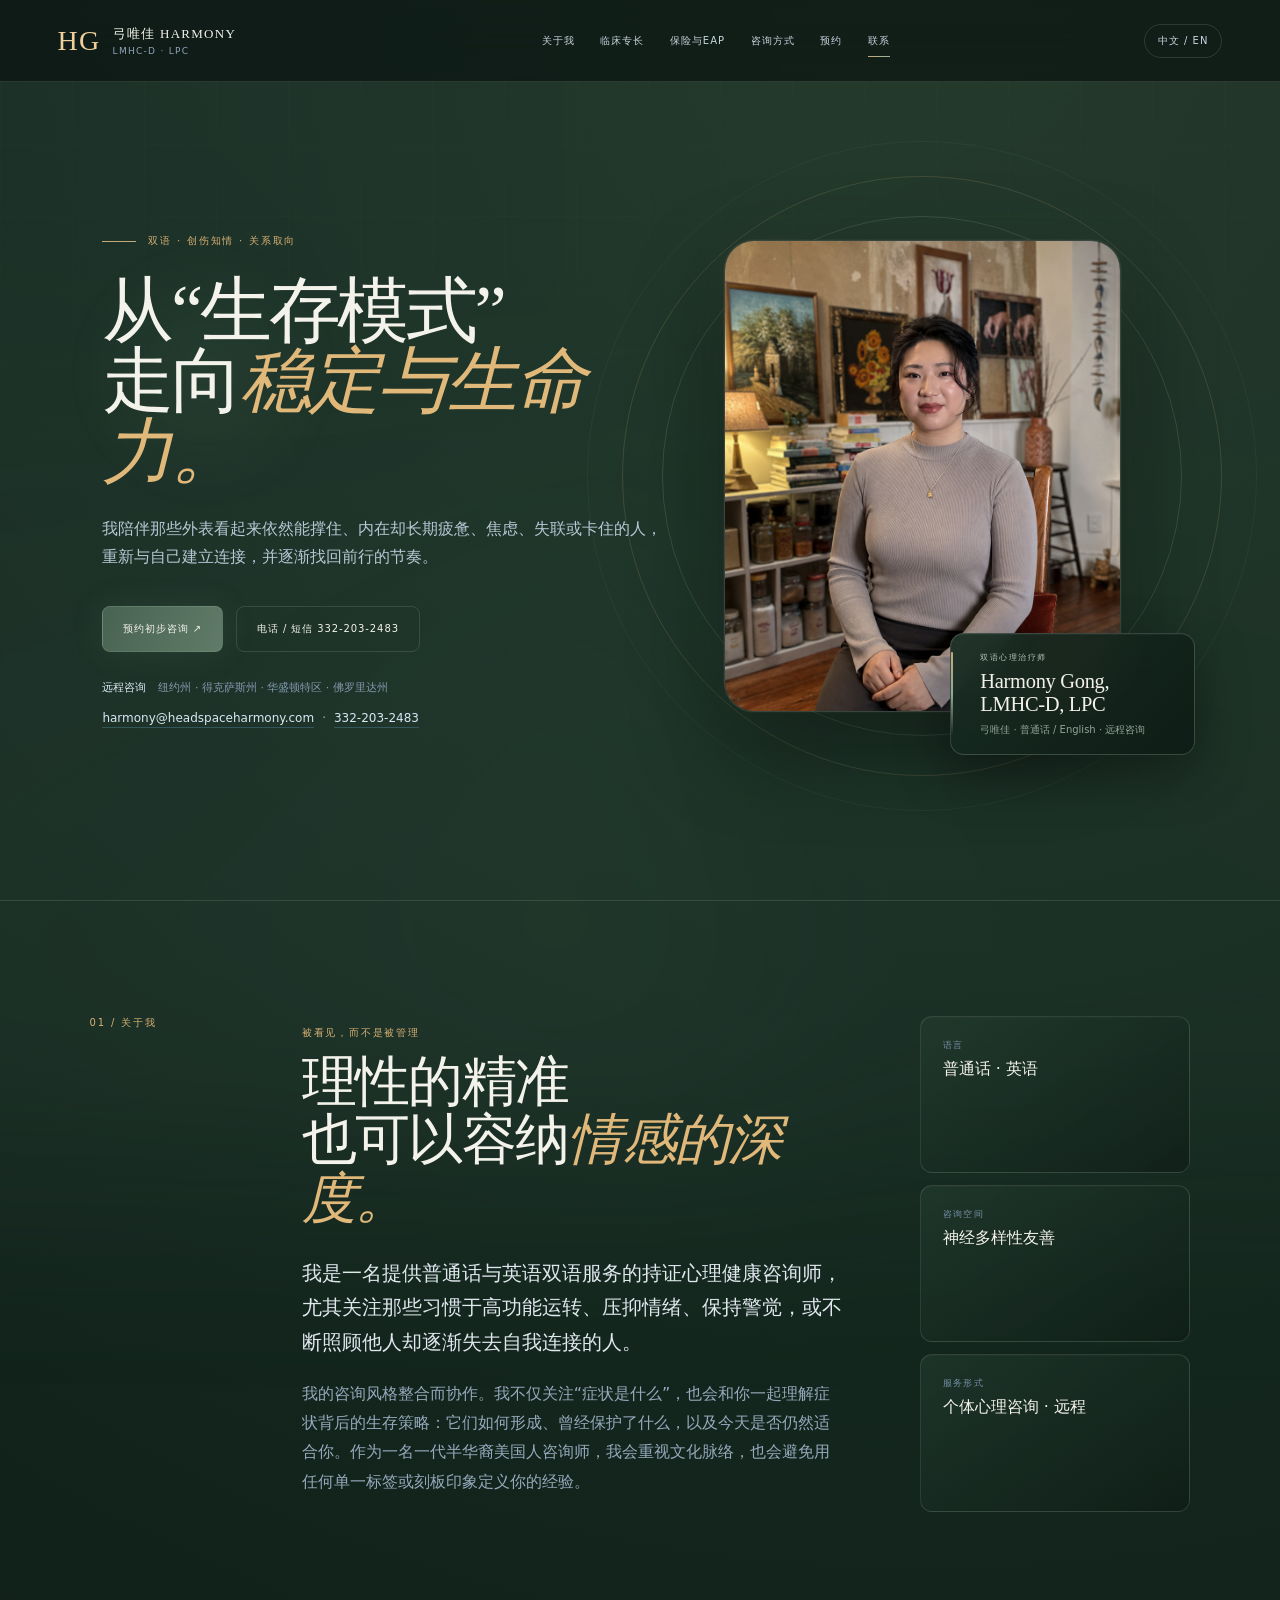
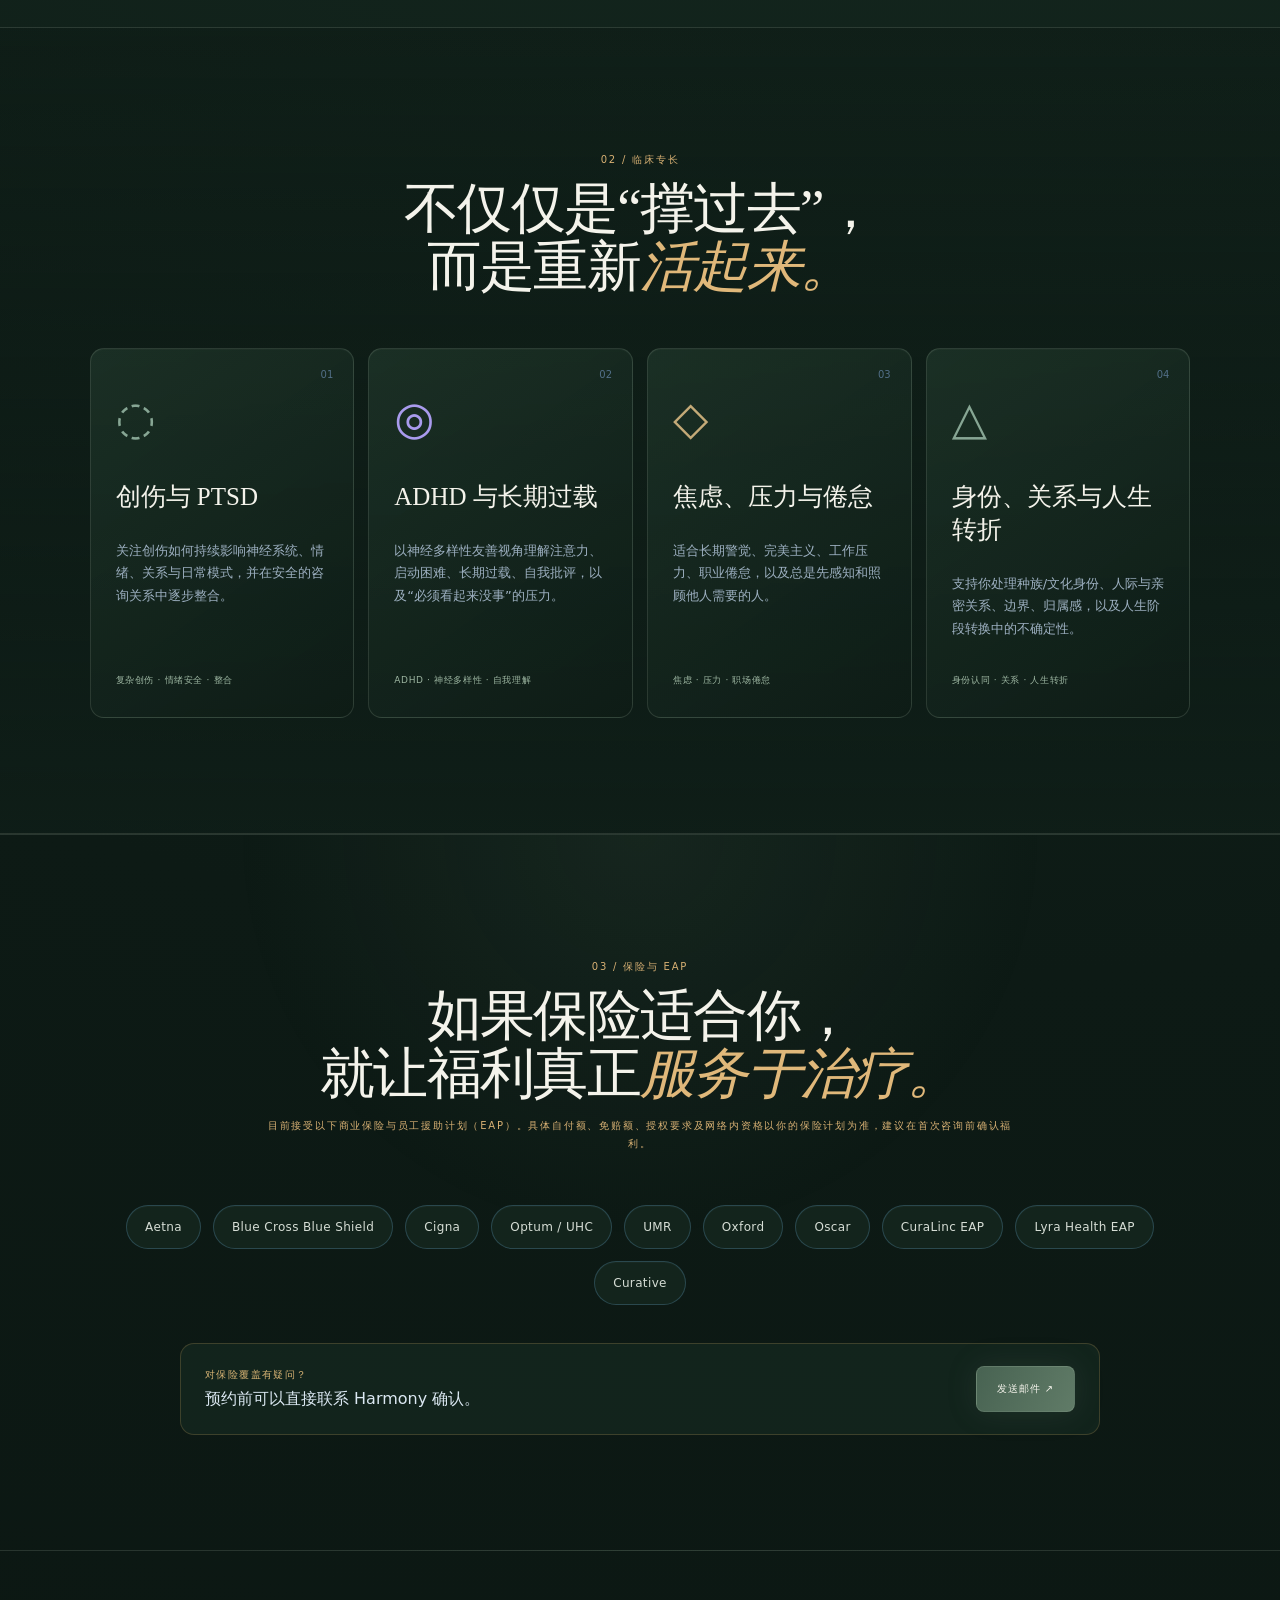
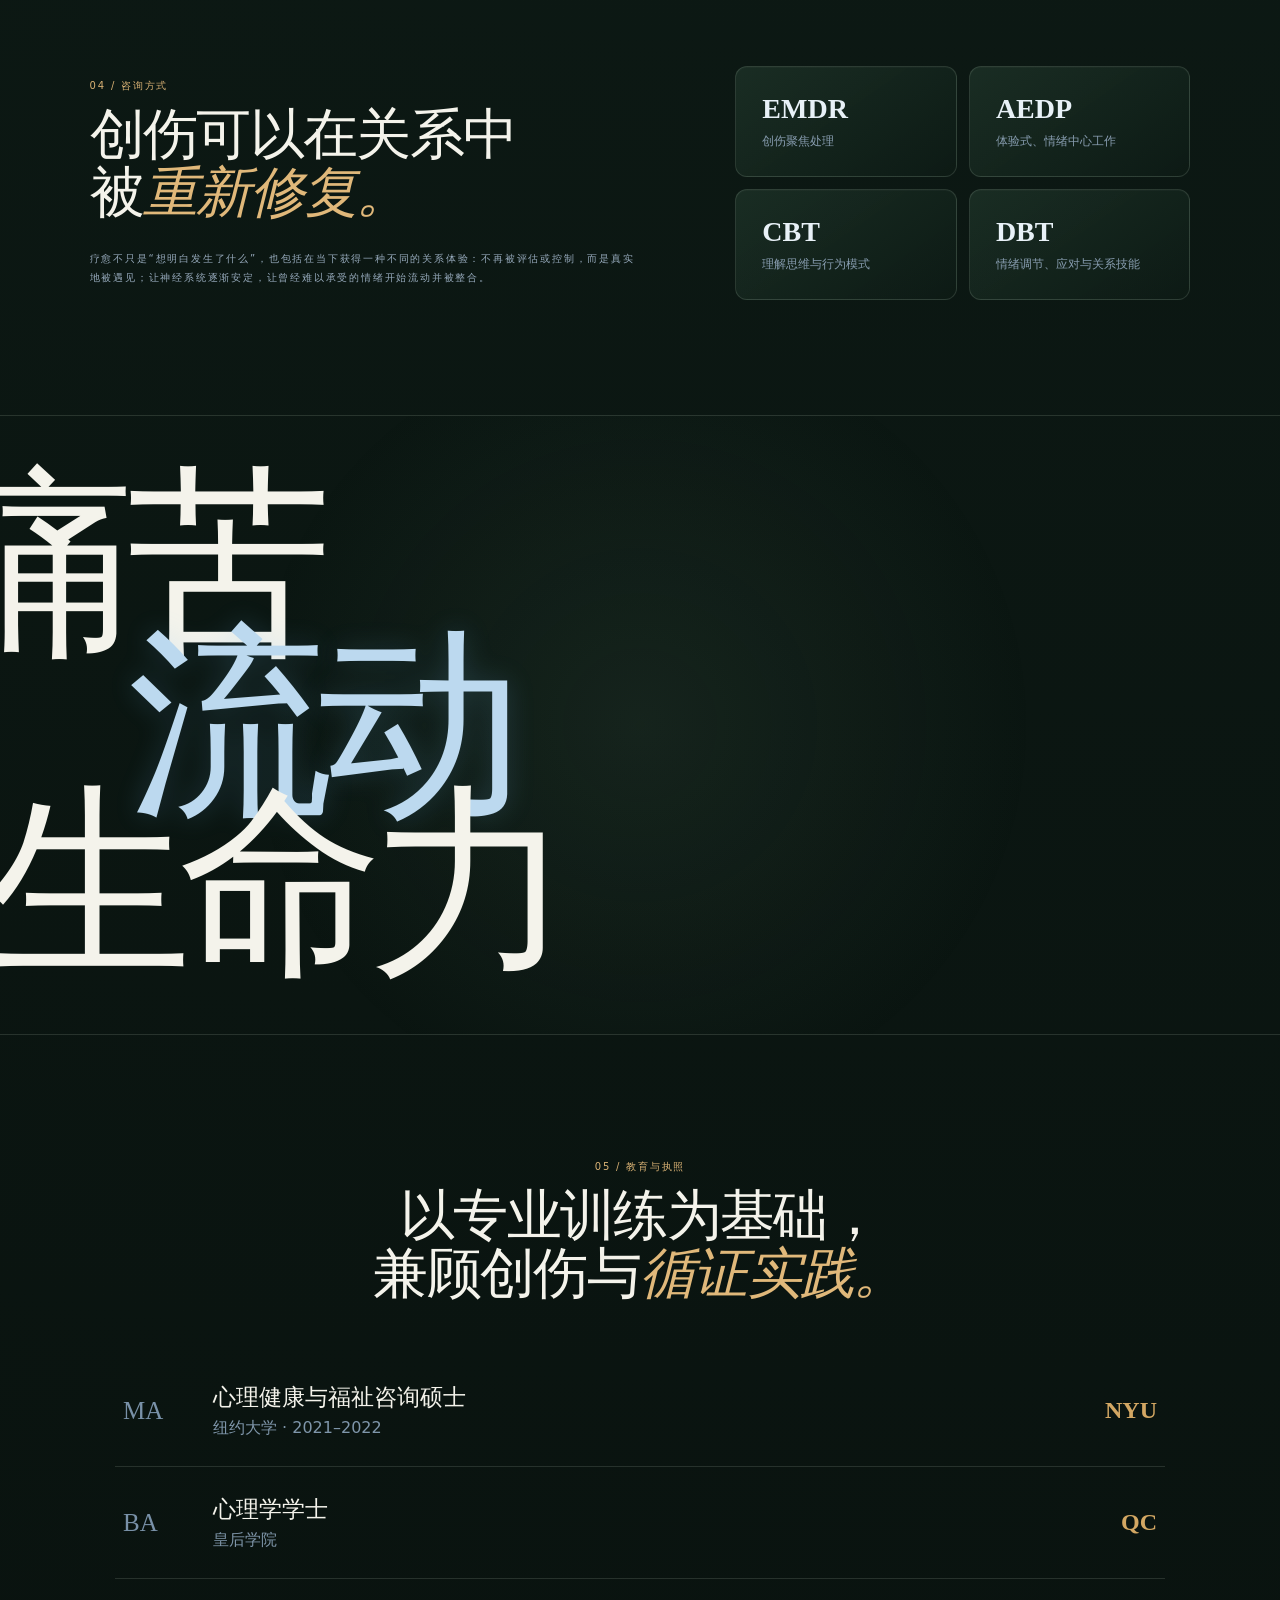
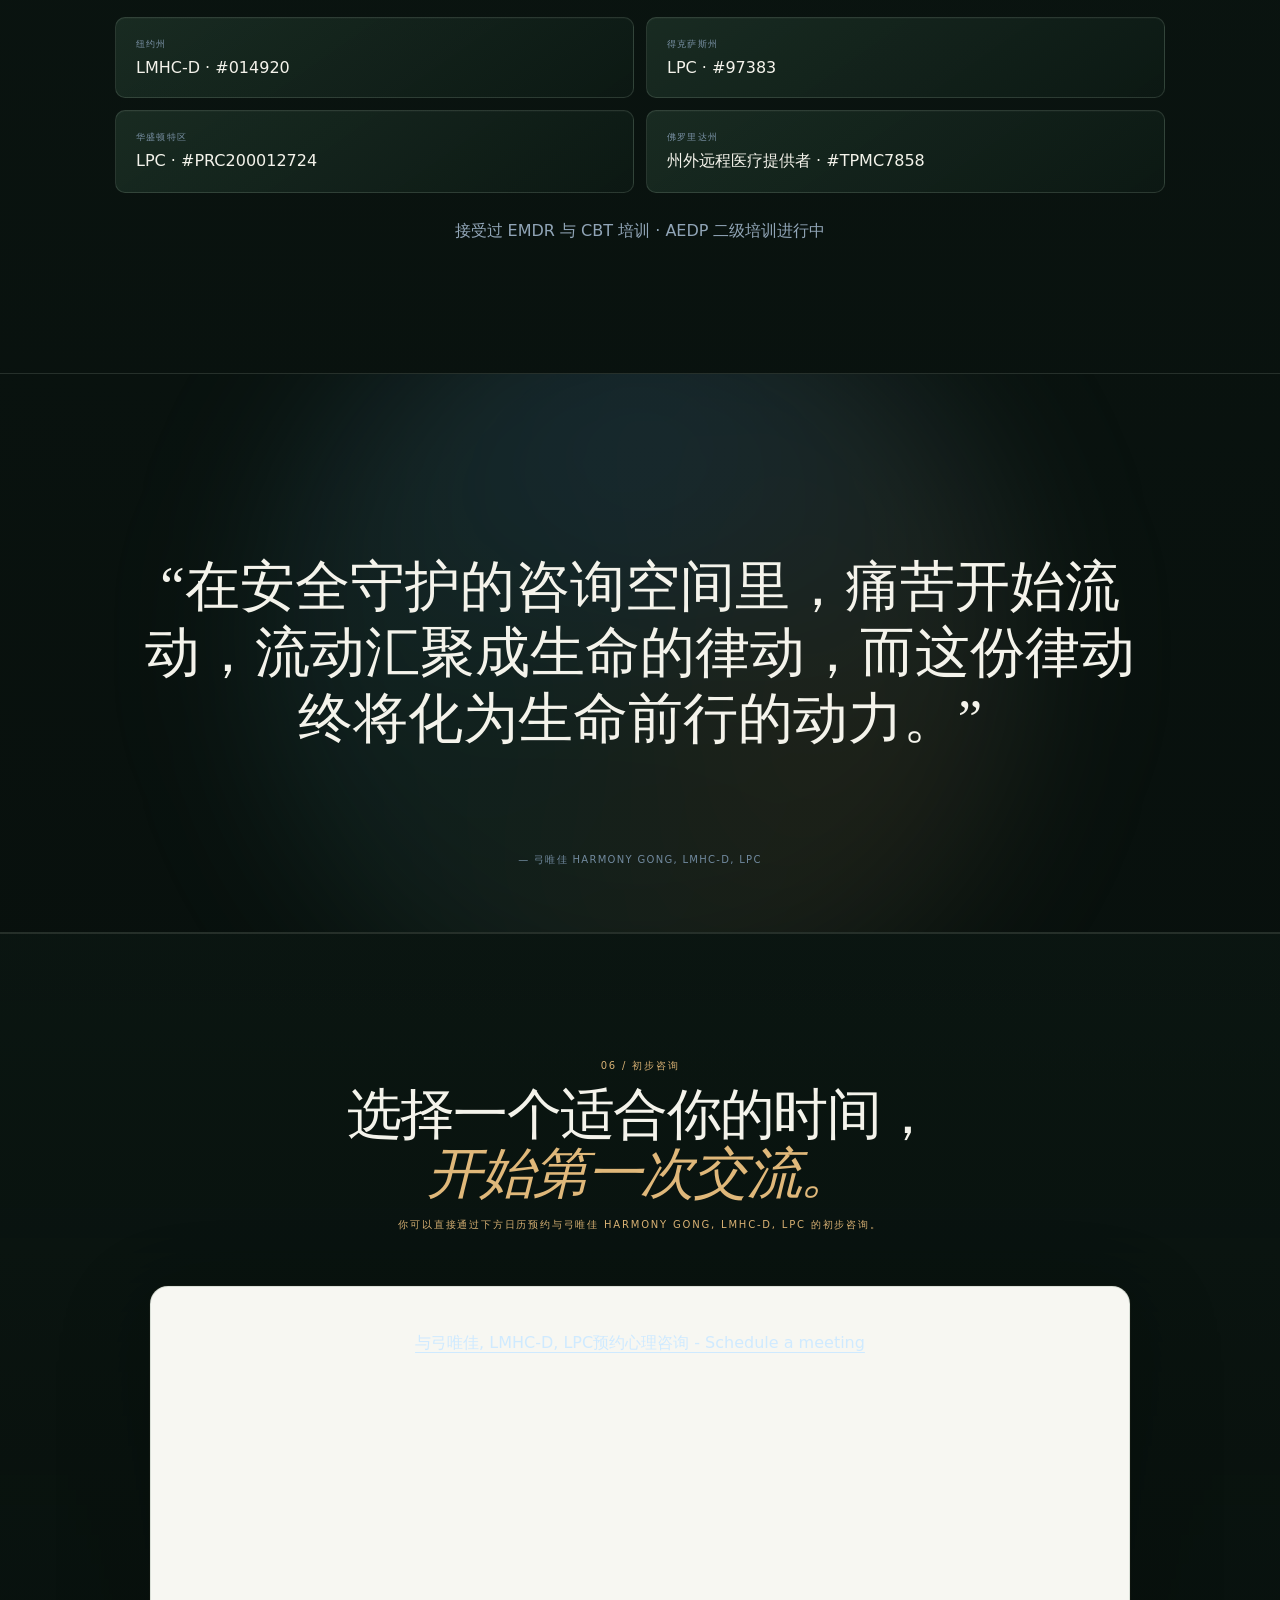
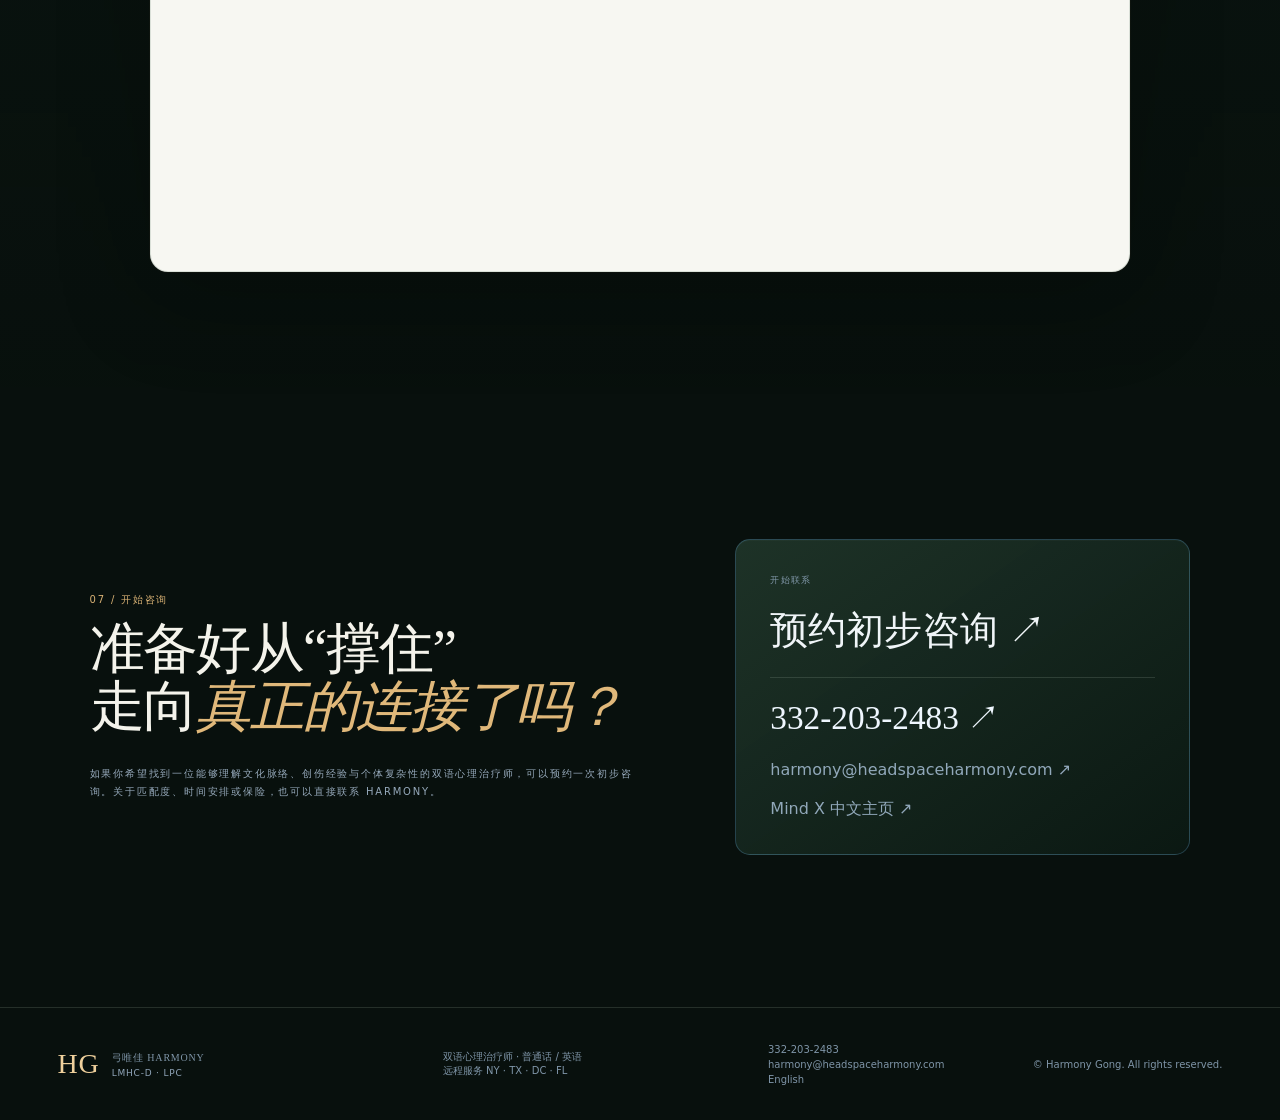
==== commit e0afa1f4: "updated" ====
--- a/zh.html
+++ b/zh.html
@@ -19,7 +19,7 @@
 </header>
 <div class="drawer" aria-hidden="true"></div>
 <main id="top">
-<section class="hero"><div class="hero-copy reveal"><p class="kicker"><span></span>双语 · 创伤知情 · 关系取向</p><h1>从“生存模式”<br>走向<em>稳定与生命力。</em></h1><p class="lede">我陪伴那些外表看起来依然能撑住、内在却长期疲惫、焦虑、失联或卡住的人，重新与自己建立连接，并逐渐找回前行的节奏。</p><div class="actions"><a class="btn primary" href="https://schedule.mindx.us/i/cEUHxzLh">预约初步咨询 ↗</a><a class="btn ghost" href="tel:+13322032483">电话 / 短信 332-203-2483</a></div><div class="availability"><b>远程咨询</b><span>纽约州 · 得克萨斯州 · 华盛顿特区 · 佛罗里达州</span></div><div class="hero-contact"><a href="mailto:harmony@headspaceharmony.com">harmony@headspaceharmony.com</a><span>·</span><a href="tel:+13322032483">332-203-2483</a></div></div><div class="portrait-stage reveal" aria-label="弓唯佳个人标识"><div class="orbit o1"></div><div class="orbit o2"></div><div class="orbit o3"></div><div class="portrait-card"><img src="assets/harmony-gong-profile-hd.jpg" width="1800" height="2400" alt="弓唯佳 Harmony Gong, LMHC-D, LPC 专业照" decoding="async" fetchpriority="high"></div><div class="signature zh-signature">弓唯佳</div><div class="portrait-caption">咨询师 · 人 · 关系</div></div></section>
+<section class="hero"><div class="hero-copy reveal"><p class="kicker"><span></span>双语 · 创伤知情 · 关系取向</p><h1>从“生存模式”<br>走向<em>稳定与生命力。</em></h1><p class="lede">我陪伴那些外表看起来依然能撑住、内在却长期疲惫、焦虑、失联或卡住的人，重新与自己建立连接，并逐渐找回前行的节奏。</p><div class="actions"><a class="btn primary" href="https://schedule.mindx.us/weijia-gong">预约初步咨询 ↗</a><a class="btn ghost" href="tel:+13322032483">电话 / 短信 332-203-2483</a></div><div class="availability"><b>远程咨询</b><span>纽约州 · 得克萨斯州 · 华盛顿特区 · 佛罗里达州</span></div><div class="hero-contact"><a href="mailto:harmony@headspaceharmony.com">harmony@headspaceharmony.com</a><span>·</span><a href="tel:+13322032483">332-203-2483</a></div></div><div class="portrait-stage reveal" aria-label="弓唯佳个人标识"><div class="orbit o1"></div><div class="orbit o2"></div><div class="orbit o3"></div><div class="portrait-card"><img src="assets/harmony-gong-profile-hd.jpg" width="1800" height="2400" alt="弓唯佳 Harmony Gong, LMHC-D, LPC 专业照" decoding="async" fetchpriority="high"></div><div class="portrait-identity"><span>双语心理治疗师</span><strong>Harmony Gong, LMHC-D, LPC</strong><small>弓唯佳 · 普通话 / English · 远程咨询</small></div></div></section>
 
 <section id="about" class="section intro"><div class="section-tag reveal">01 / 关于我</div><div class="intro-copy reveal"><p class="eyebrow">被看见，而不是被管理</p><h2>理性的精准<br>也可以容纳<em>情感的深度。</em></h2><p class="big">我是一名提供普通话与英语双语服务的持证心理健康咨询师，尤其关注那些习惯于高功能运转、压抑情绪、保持警觉，或不断照顾他人却逐渐失去自我连接的人。</p><p>我的咨询风格整合而协作。我不仅关注“症状是什么”，也会和你一起理解症状背后的生存策略：它们如何形成、曾经保护了什么，以及今天是否仍然适合你。作为一名一代半华裔美国人咨询师，我会重视文化脉络，也会避免用任何单一标签或刻板印象定义你的经验。</p></div><div class="about-side reveal"><div class="glass"><span>语言</span><b>普通话 · 英语</b></div><div class="glass"><span>咨询空间</span><b>神经多样性友善</b></div><div class="glass"><span>服务形式</span><b>个体心理咨询 · 远程</b></div></div></section>
 
@@ -36,8 +36,8 @@
 
 <section class="manifesto"><div class="orb"></div><blockquote class="reveal">“在安全守护的咨询空间里，痛苦开始流动，流动汇聚成生命的律动，而这份律动终将化为生命前行的动力。”</blockquote><span>— 弓唯佳 HARMONY GONG, LMHC-D, LPC</span></section>
 
-<section id="schedule" class="section schedule-section"><div class="section-head reveal"><p>06 / 初步咨询</p><h2>选择一个适合你的时间，<br><em>开始第一次交流。</em></h2><p class="section-lede">你可以直接通过下方日历预约与弓唯佳 Harmony Gong, LMHC-D, LPC 的初步咨询。</p></div><div class="schedule-shell reveal"><script type="text/javascript" async src="https://static.zcal.co/embed/v1/embed.js"></script><div class="zcal-inline-widget"><a href="https://schedule.mindx.us/i/cEUHxzLh">与弓唯佳, LMHC-D, LPC预约心理咨询 - Schedule a meeting</a></div></div></section>
-<section id="contact" class="section contact"><div class="contact-copy reveal"><p>07 / 开始咨询</p><h2>准备好从“撑住”<br>走向<em>真正的连接了吗？</em></h2><p>如果你希望找到一位能够理解文化脉络、创伤经验与个体复杂性的双语心理治疗师，可以预约一次初步咨询。关于匹配度、时间安排或保险，也可以直接联系 Harmony。</p></div><div class="contact-panel reveal"><span>开始联系</span><a class="contact-main" href="https://schedule.mindx.us/i/cEUHxzLh">预约初步咨询 ↗</a><a class="phone-link" href="tel:+13322032483">332-203-2483 ↗</a><a href="mailto:harmony@headspaceharmony.com">harmony@headspaceharmony.com ↗</a><a href="https://www.mindx.us/zh/weijia-gong">Mind X 中文主页 ↗</a></div></section>
+<section id="schedule" class="section schedule-section"><div class="section-head reveal"><p>06 / 初步咨询</p><h2>选择一个适合你的时间，<br><em>开始第一次交流。</em></h2><p class="section-lede">你可以直接通过下方日历预约与弓唯佳 Harmony Gong, LMHC-D, LPC 的初步咨询。</p></div><div class="schedule-shell reveal"><script type="text/javascript" async src="https://static.zcal.co/embed/v1/embed.js"></script><div class="zcal-inline-widget"><a href="https://schedule.mindx.us/weijia-gong">与弓唯佳, LMHC-D, LPC预约心理咨询 - Schedule a meeting</a></div></div></section>
+<section id="contact" class="section contact"><div class="contact-copy reveal"><p>07 / 开始咨询</p><h2>准备好从“撑住”<br>走向<em>真正的连接了吗？</em></h2><p>如果你希望找到一位能够理解文化脉络、创伤经验与个体复杂性的双语心理治疗师，可以预约一次初步咨询。关于匹配度、时间安排或保险，也可以直接联系 Harmony。</p></div><div class="contact-panel reveal"><span>开始联系</span><a class="contact-main" href="https://schedule.mindx.us/weijia-gong">预约初步咨询 ↗</a><a class="phone-link" href="tel:+13322032483">332-203-2483 ↗</a><a href="mailto:harmony@headspaceharmony.com">harmony@headspaceharmony.com ↗</a><a href="https://www.mindx.us/zh/weijia-gong">Mind X 中文主页 ↗</a></div></section>
 </main>
 <footer><div class="footer-brand"><span class="monogram">HG</span><div>弓唯佳 HARMONY<small>LMHC-D · LPC</small></div></div><p>双语心理治疗师 · 普通话 / 英语<br>远程服务 NY · TX · DC · FL</p><div><a href="tel:+13322032483">332-203-2483</a><a href="mailto:harmony@headspaceharmony.com">harmony@headspaceharmony.com</a><a href="index.html">English</a></div><span>© Harmony Gong. All rights reserved.</span></footer>
 <script src="main.js"></script>
--- a/style.css
+++ b/style.css
@@ -33,3 +33,23 @@
 .schedule-section{background:linear-gradient(180deg,rgba(14,28,22,.46),rgba(9,18,14,.18))}.schedule-shell{background:#f7f7f2;box-shadow:0 26px 80px rgba(0,0,0,.24)}
 .contact-panel{background:linear-gradient(145deg,rgba(38,64,50,.72),rgba(12,26,20,.82))}
 a:focus-visible,button:focus-visible{outline:2px solid #b9cab8;outline-offset:4px}
+
+
+/* 2026 portrait identity + elegant conversion polish */
+.portrait-stage{isolation:isolate}
+.portrait-card{border-radius:30px 30px 74px 30px;border:1px solid rgba(215,225,211,.17);box-shadow:0 34px 90px rgba(0,0,0,.42),0 0 0 1px rgba(196,170,120,.055),0 0 70px rgba(112,145,120,.09)}
+.portrait-card::after{content:"";position:absolute;inset:0;pointer-events:none;background:linear-gradient(135deg,rgba(255,255,255,.08),transparent 25%,transparent 76%,rgba(196,170,120,.055));mix-blend-mode:screen}
+.portrait-identity{position:absolute;z-index:7;right:-3.5%;bottom:7%;width:min(350px,48%);padding:18px 20px 17px;border:1px solid rgba(209,220,207,.2);border-radius:14px;background:linear-gradient(135deg,rgba(25,45,35,.93),rgba(13,27,21,.91));box-shadow:0 18px 52px rgba(0,0,0,.34),inset 0 1px rgba(255,255,255,.04);backdrop-filter:blur(18px);text-align:left}
+.portrait-identity::before{content:"";position:absolute;left:0;top:18px;bottom:18px;width:2px;background:linear-gradient(var(--gold),#91aa97,transparent);border-radius:2px}
+.portrait-identity span{display:block;margin-left:9px;color:#b8c9ba;font-size:8px;letter-spacing:.19em;text-transform:uppercase}
+.portrait-identity strong{display:block;margin:7px 0 6px 9px;color:#f3f1e9;font-family:var(--serif);font-size:clamp(19px,1.6vw,27px);line-height:1.12;font-weight:500;letter-spacing:-.015em}
+.portrait-identity small{display:block;margin-left:9px;color:#91a497;font-size:10px;line-height:1.5}
+.hero-copy::after{content:"";position:absolute;left:-5%;top:4%;width:260px;height:260px;border-radius:50%;background:radial-gradient(circle,rgba(121,153,128,.095),transparent 70%);filter:blur(12px);z-index:-1;pointer-events:none}
+.btn{transition:transform .25s ease,border-color .25s ease,background .25s ease,box-shadow .25s ease}.btn:hover{transform:translateY(-2px);border-color:rgba(211,222,209,.34)}.btn.primary:hover{background:linear-gradient(115deg,#55705d,#718a75);box-shadow:0 14px 38px rgba(0,0,0,.2),0 0 24px rgba(124,158,132,.13)}
+.glass,.card,.approach-grid div,.licenses div,.insurance-chip,.contact-panel{box-shadow:inset 0 1px rgba(255,255,255,.025)}
+.card{overflow:hidden}.card::after{content:"";position:absolute;left:-25%;right:-25%;bottom:-55%;height:55%;border-radius:50%;background:radial-gradient(ellipse,rgba(136,167,144,.11),transparent 68%);pointer-events:none}
+.section-head h2,.intro h2,.approach h2,.contact h2{text-wrap:balance}
+.schedule-shell{border-color:rgba(144,166,148,.28);box-shadow:0 28px 90px rgba(0,0,0,.26),0 0 0 1px rgba(196,170,120,.045)}
+@media(max-width:1050px){.portrait-identity{right:7%;bottom:5%;width:min(360px,52%)}}
+@media(max-width:650px){.portrait-stage{height:auto;padding:26px 0 10px;display:flex;flex-direction:column}.portrait-card{width:min(360px,86vw);border-radius:24px 24px 58px 24px}.portrait-identity{position:relative;right:auto;bottom:auto;width:min(360px,86vw);margin:-18px auto 0;padding:17px 18px;transform:none}.portrait-identity strong{font-size:22px}.o1,.o2,.o3{display:none}}
+@media(max-width:380px){.portrait-identity strong{font-size:20px}.portrait-identity small{font-size:9px}}
